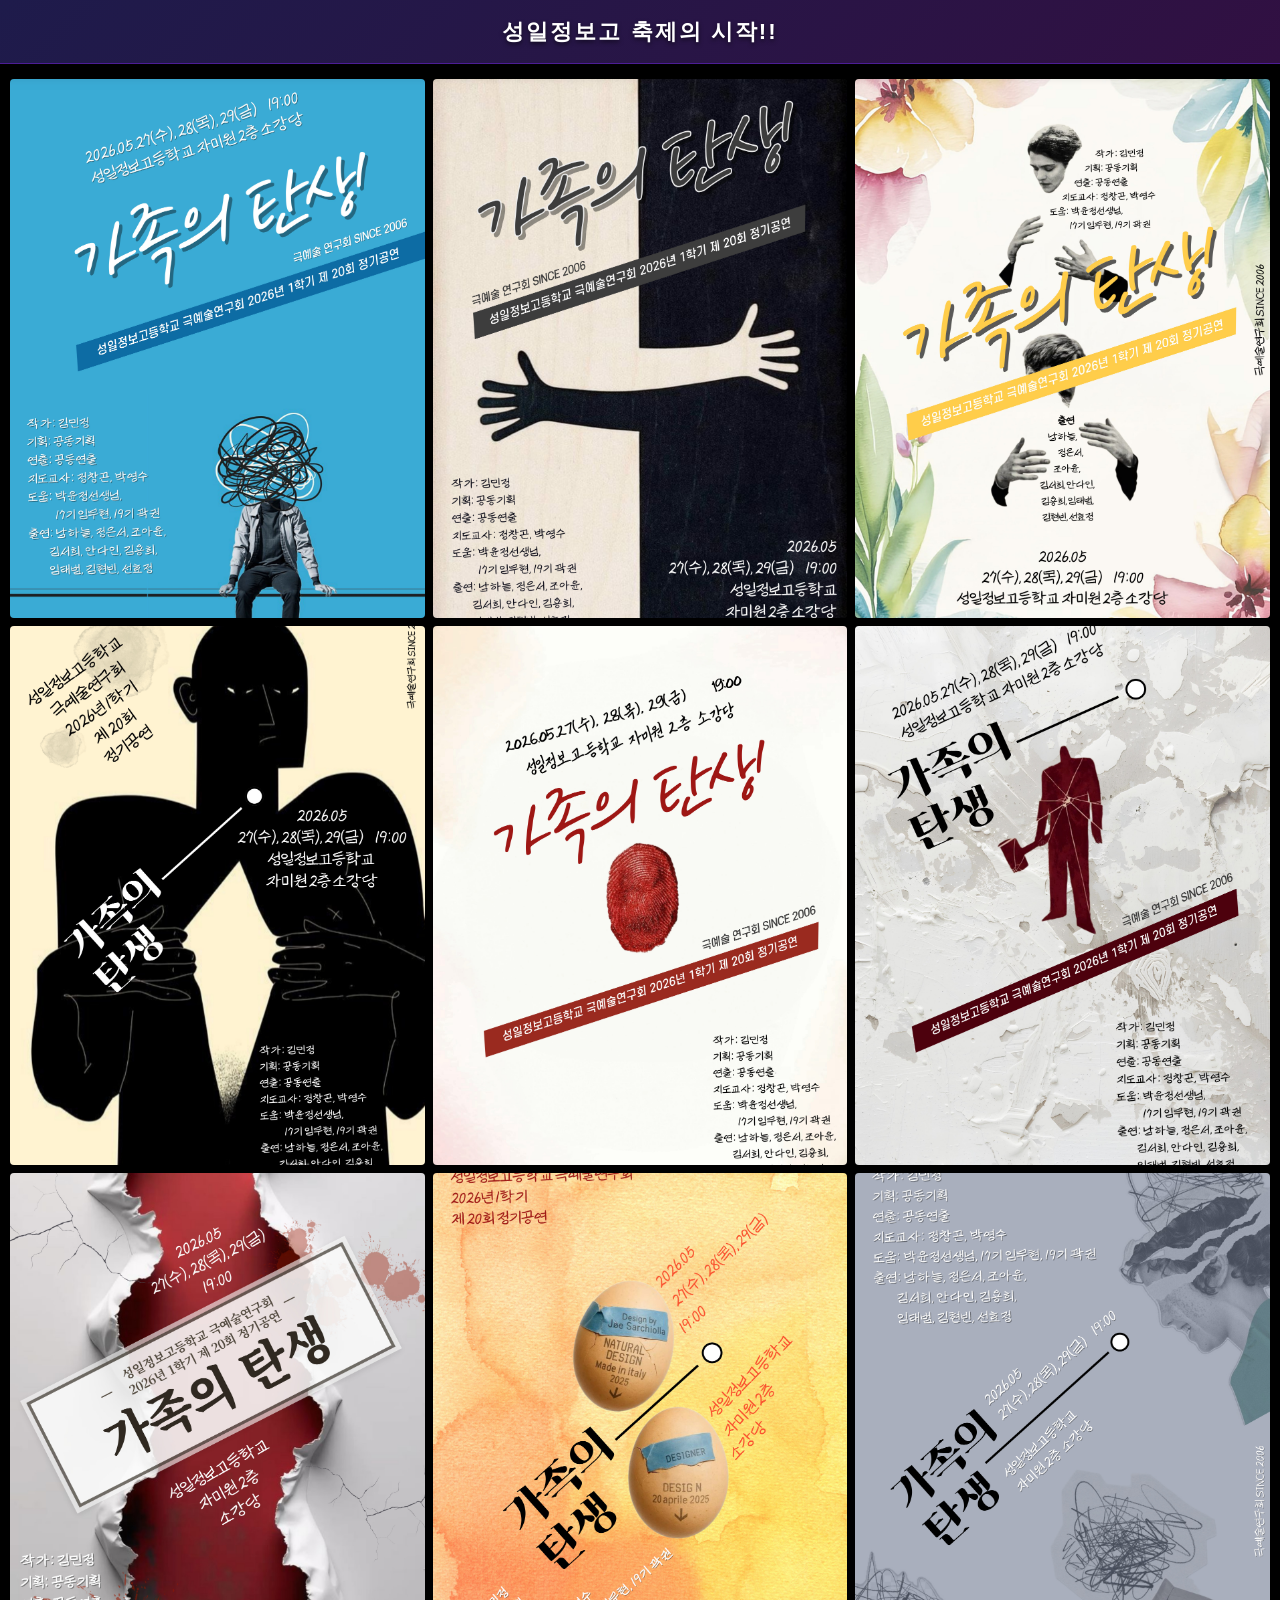
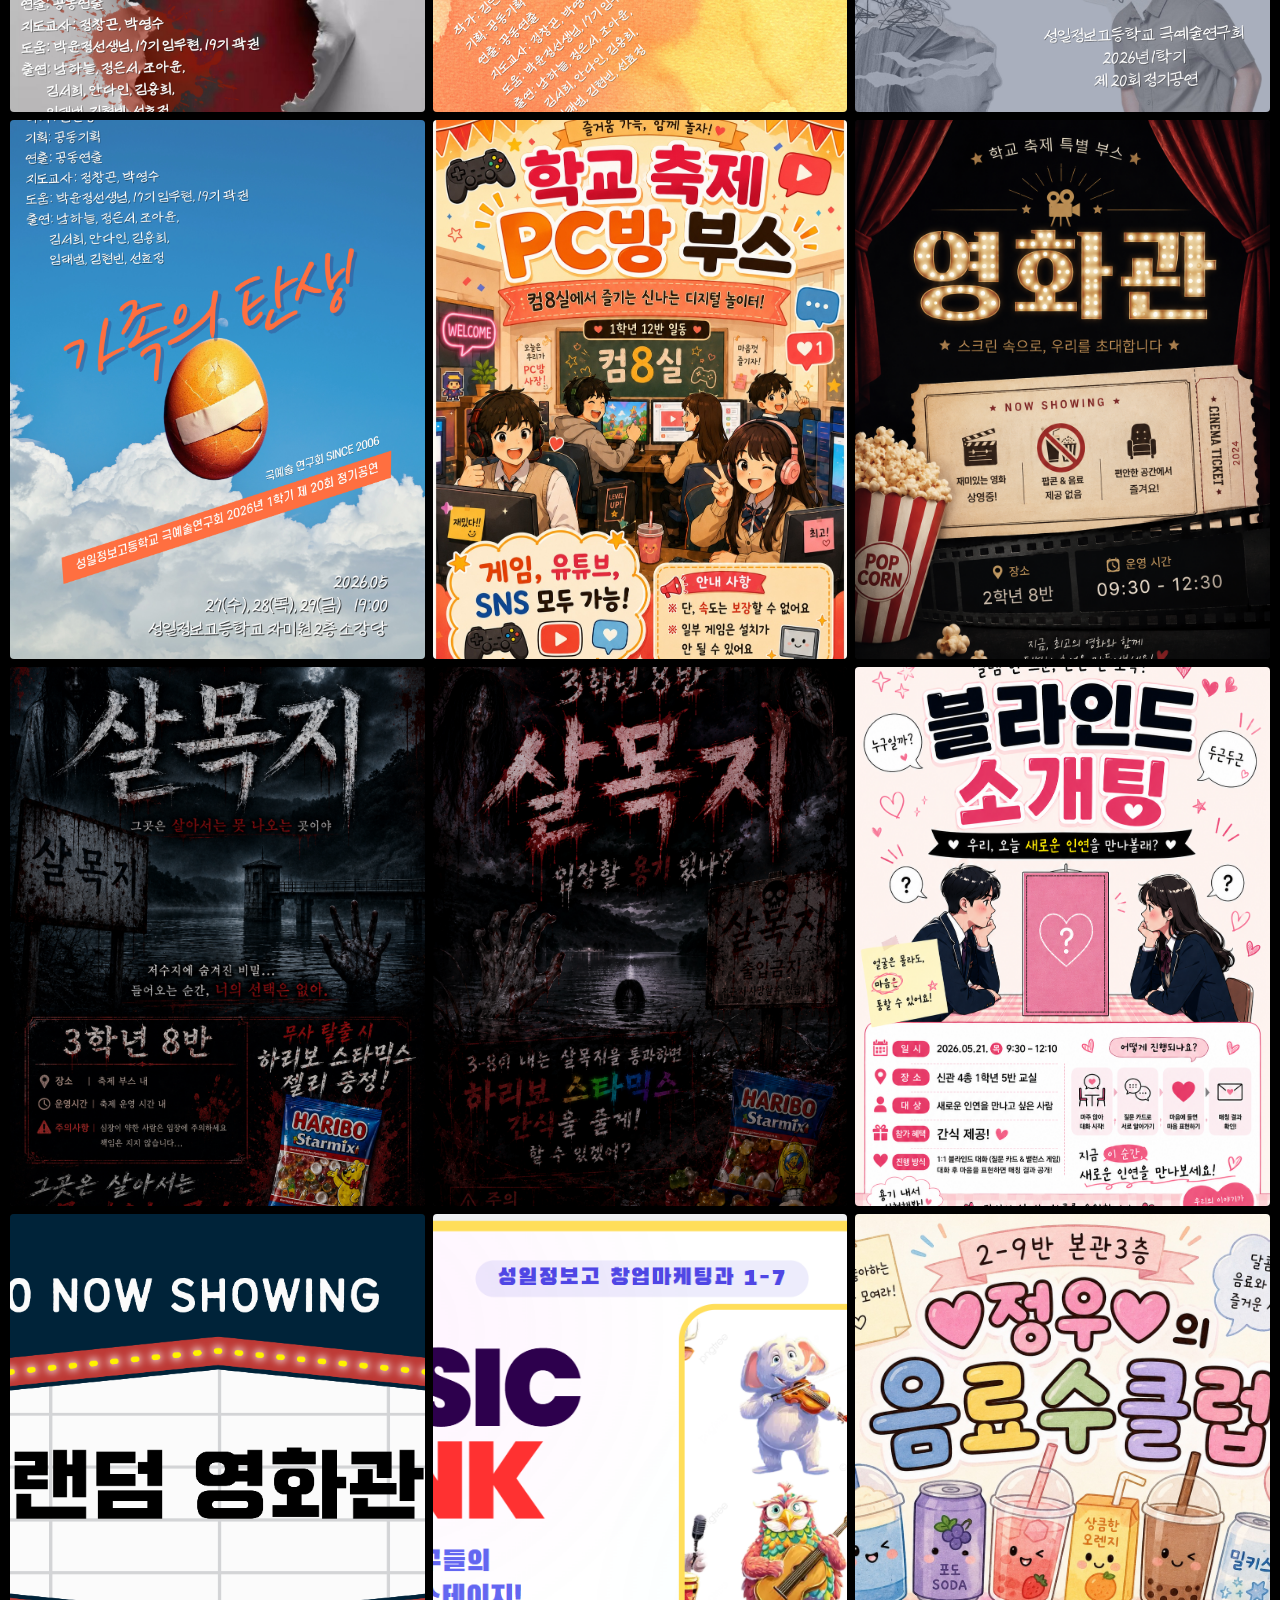
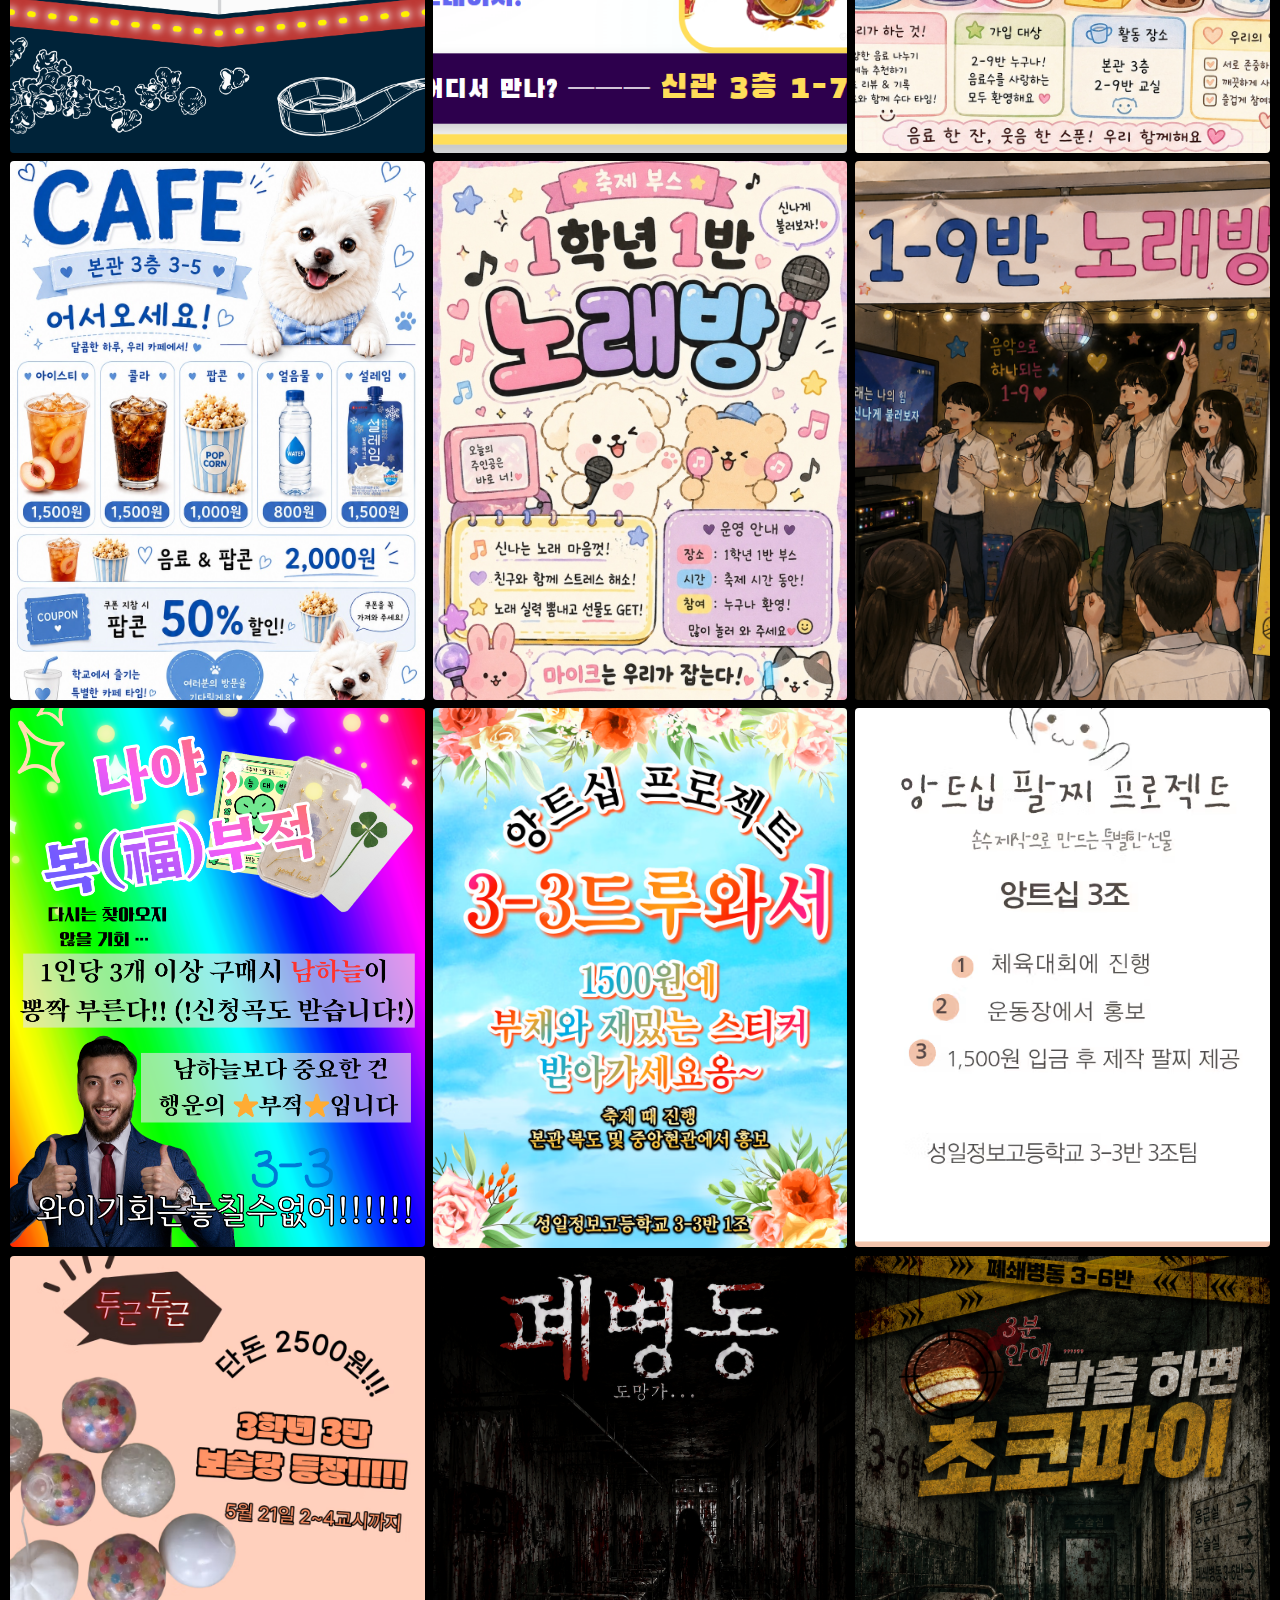
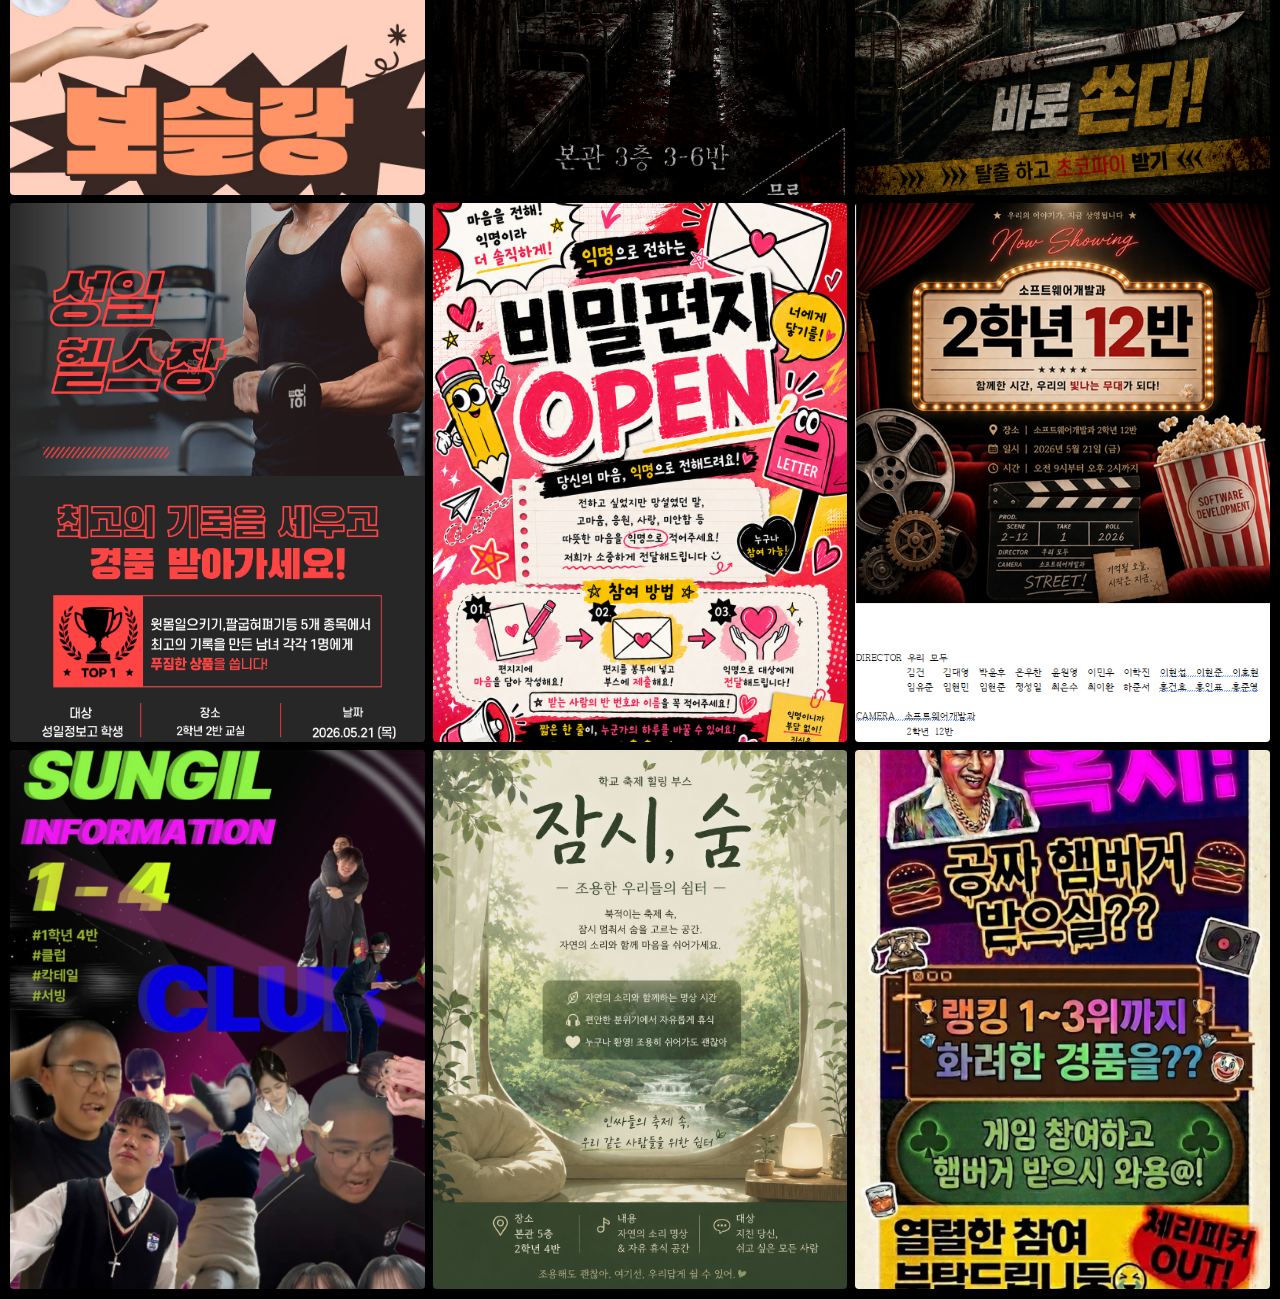
==== festival/index.html @ 6145197f "축제 모바일 페이지" ====
<!DOCTYPE html>
<html lang="ko">
<head>
    <meta charset="UTF-8">
    <meta name="viewport" content="width=device-width, initial-scale=1.0, maximum-scale=1.0, user-scalable=no">
    <title>2026년 성일정보고 축제</title>
    <style>
        /* 기본 초기화 및 스마트폰 뷰 세팅 */
        * {
            margin: 0;
            padding: 0;
            box-sizing: border-box;
        }

        body {
            background-color: #000000;
            width: 100vw;
            min-height: 100vh;
            overflow-x: hidden;
            overflow-y: auto; 
            font-family: 'Malgun Gothic', sans-serif;
            padding: 0 10px 10px 10px; /* 상단 패딩은 타이틀바가 대체하므로 0으로 조정 */
        }

        /* [추가] 모바일 화면 최상단 고정 타이틀 바 */
        .mobile-header {
            position: sticky;
            top: 0;
            left: 0;
            width: calc(100% + 20px); /* body의 좌우 마진을 상쇄하기 위한 크기 */
            margin-left: -10px; /* body 패딩 맞춤 조절 */
            background: linear-gradient(135deg, #1e1b4b, #311042); /* 비디오월과 통일감을 주는 딥 퍼플 그라데이션 */
            padding: 16px 0;
            text-align: center;
            box-shadow: 0 4px 15px rgba(0, 0, 0, 0.6);
            z-index: 500; /* 포스터 그리드보다는 위, 모달 팝업보다는 아래 배치 */
            margin-bottom: 15px;
            border-bottom: 1px solid #4c1d95;
        }

        .mobile-header h1 {
            color: #ffffff;
            font-size: 1.4rem;
            font-weight: 800;
            letter-spacing: 2px;
            text-shadow: 0 2px 4px rgba(0, 0, 0, 0.6);
        }

        /* 사진첩 앱처럼 가로 3개씩 고정하는 그리드 컨테이너 */
        .gallery-container {
            display: grid;
            grid-template-columns: repeat(3, 1fr); 
            gap: 8px; 
            width: 100%;
        }

        /* 개별 포스터 항목 래퍼 */
        .gallery-item {
            position: relative;
            width: 100%;
            aspect-ratio: 1 / 1.3; 
            background-color: #111;
            border-radius: 4px;
            overflow: hidden;
            box-shadow: 0 2px 6px rgba(0,0,0,0.3);
            cursor: pointer;
            transition: transform 0.2s ease;
            -webkit-tap-highlight-color: transparent;
        }

        .gallery-item:active {
            transform: scale(0.95); 
        }

        .gallery-item img {
            width: 100%;
            height: 100%;
            object-fit: cover; 
            display: block;
        }

        /* 전체 화면으로 띄워줄 모달 팝업 레이아웃 */
        .fullscreen-modal {
            position: fixed;
            top: 0; left: 0;
            width: 100vw; height: 100vh;
            background-color: rgba(0, 0, 0, 0.95); 
            z-index: 1000;
            display: flex;
            justify-content: center;
            align-items: center;
            padding: 15px;
            opacity: 0;
            pointer-events: none;
            transition: opacity 0.3s ease;
        }

        .fullscreen-modal.active {
            opacity: 1;
            pointer-events: auto;
        }

        .fullscreen-modal img {
            max-width: 100%;
            max-height: 100%;
            object-fit: contain; 
            border-radius: 4px;
            transform: scale(0.9);
            transition: transform 0.3s cubic-bezier(0.25, 1, 0.5, 1);
        }

        .fullscreen-modal.active img {
            transform: scale(1); 
        }

        .close-btn {
            position: absolute;
            top: 20px;
            right: 20px;
            color: #ffffff;
            font-size: 2rem;
            font-weight: 300;
            cursor: pointer;
            z-index: 1010;
            width: 40px;
            height: 40px;
            display: flex;
            justify-content: center;
            align-items: center;
            background: rgba(255, 255, 255, 0.1);
            border-radius: 50%;
        }
    </style>
</head>
<body>

    <header class="mobile-header">
        <h1>성일정보고 축제의 시작!!</h1>
    </header>

    <div class="gallery-container">
        <div class="gallery-item"><img src="posters/1.jpg" alt="부스 1"></div>
        <div class="gallery-item"><img src="posters/2.jpg" alt="부스 2"></div>
        <div class="gallery-item"><img src="posters/3.jpg" alt="부스 3"></div>
        <div class="gallery-item"><img src="posters/4.jpg" alt="부스 4"></div>
        <div class="gallery-item"><img src="posters/5.jpg" alt="부스 5"></div>
        <div class="gallery-item"><img src="posters/6.jpg" alt="부스 6"></div>
        <div class="gallery-item"><img src="posters/7.jpg" alt="부스 7"></div>
        <div class="gallery-item"><img src="posters/8.jpg" alt="부스 8"></div>
        <div class="gallery-item"><img src="posters/9.jpg" alt="부스 9"></div>
        <div class="gallery-item"><img src="posters/10.jpg" alt="부스 10"></div>
        <div class="gallery-item"><img src="posters/11.png" alt="부스 11"></div>
        <div class="gallery-item"><img src="posters/12.png" alt="부스 12"></div>
        <div class="gallery-item"><img src="posters/13.png" alt="부스 13"></div>
        <div class="gallery-item"><img src="posters/14.png" alt="부스 14"></div>
        <div class="gallery-item"><img src="posters/15.png" alt="부스 15"></div>
        <div class="gallery-item"><img src="posters/16.png" alt="부스 16"></div>
        <div class="gallery-item"><img src="posters/17.png" alt="부스 17"></div>
        <div class="gallery-item"><img src="posters/18.png" alt="부스 18"></div>
        <div class="gallery-item"><img src="posters/19.jpg" alt="부스 19"></div>
        <div class="gallery-item"><img src="posters/20.jpg" alt="부스 20"></div>
        <div class="gallery-item"><img src="posters/21.png" alt="부스 21"></div>
        <div class="gallery-item"><img src="posters/22.png" alt="부스 22"></div>
        <div class="gallery-item"><img src="posters/23.png" alt="부스 23"></div>
        <div class="gallery-item"><img src="posters/24.png" alt="부스 24"></div>
        <div class="gallery-item"><img src="posters/25.png" alt="부스 25"></div>
        <div class="gallery-item"><img src="posters/26.png" alt="부스 26"></div>
        <div class="gallery-item"><img src="posters/27.png" alt="부스 27"></div>
        <div class="gallery-item"><img src="posters/28.png" alt="부스 28"></div>
        <div class="gallery-item"><img src="posters/29.png" alt="부스 29"></div>
        <div class="gallery-item"><img src="posters/30.png" alt="부스 30"></div>
        <div class="gallery-item"><img src="posters/31.jpg" alt="부스 31"></div>
        <div class="gallery-item"><img src="posters/32.png" alt="부스 32"></div>
        <div class="gallery-item"><img src="posters/33.jpg" alt="부스 33"></div>
    </div>

    <div class="fullscreen-modal" id="photoModal">
        <div class="close-btn">&times;</div>
        <img src="" id="modalImg" alt="확대 포스터">
    </div>

    <script>
        document.addEventListener("DOMContentLoaded", () => {
            const items = document.querySelectorAll(".gallery-item");
            const modal = document.getElementById("photoModal");
            const modalImg = document.getElementById("modalImg");

            items.forEach(item => {
                item.addEventListener("click", () => {
                    const originSrc = item.querySelector("img").getAttribute("src");
                    modalImg.setAttribute("src", originSrc);
                    modal.classList.add("active");
                });
            });

            modal.addEventListener("click", () => {
                modal.classList.remove("active");
                setTimeout(() => {
                    modalImg.setAttribute("src", "");
                }, 300);
            });
        });
    </script>
</body>
</html>
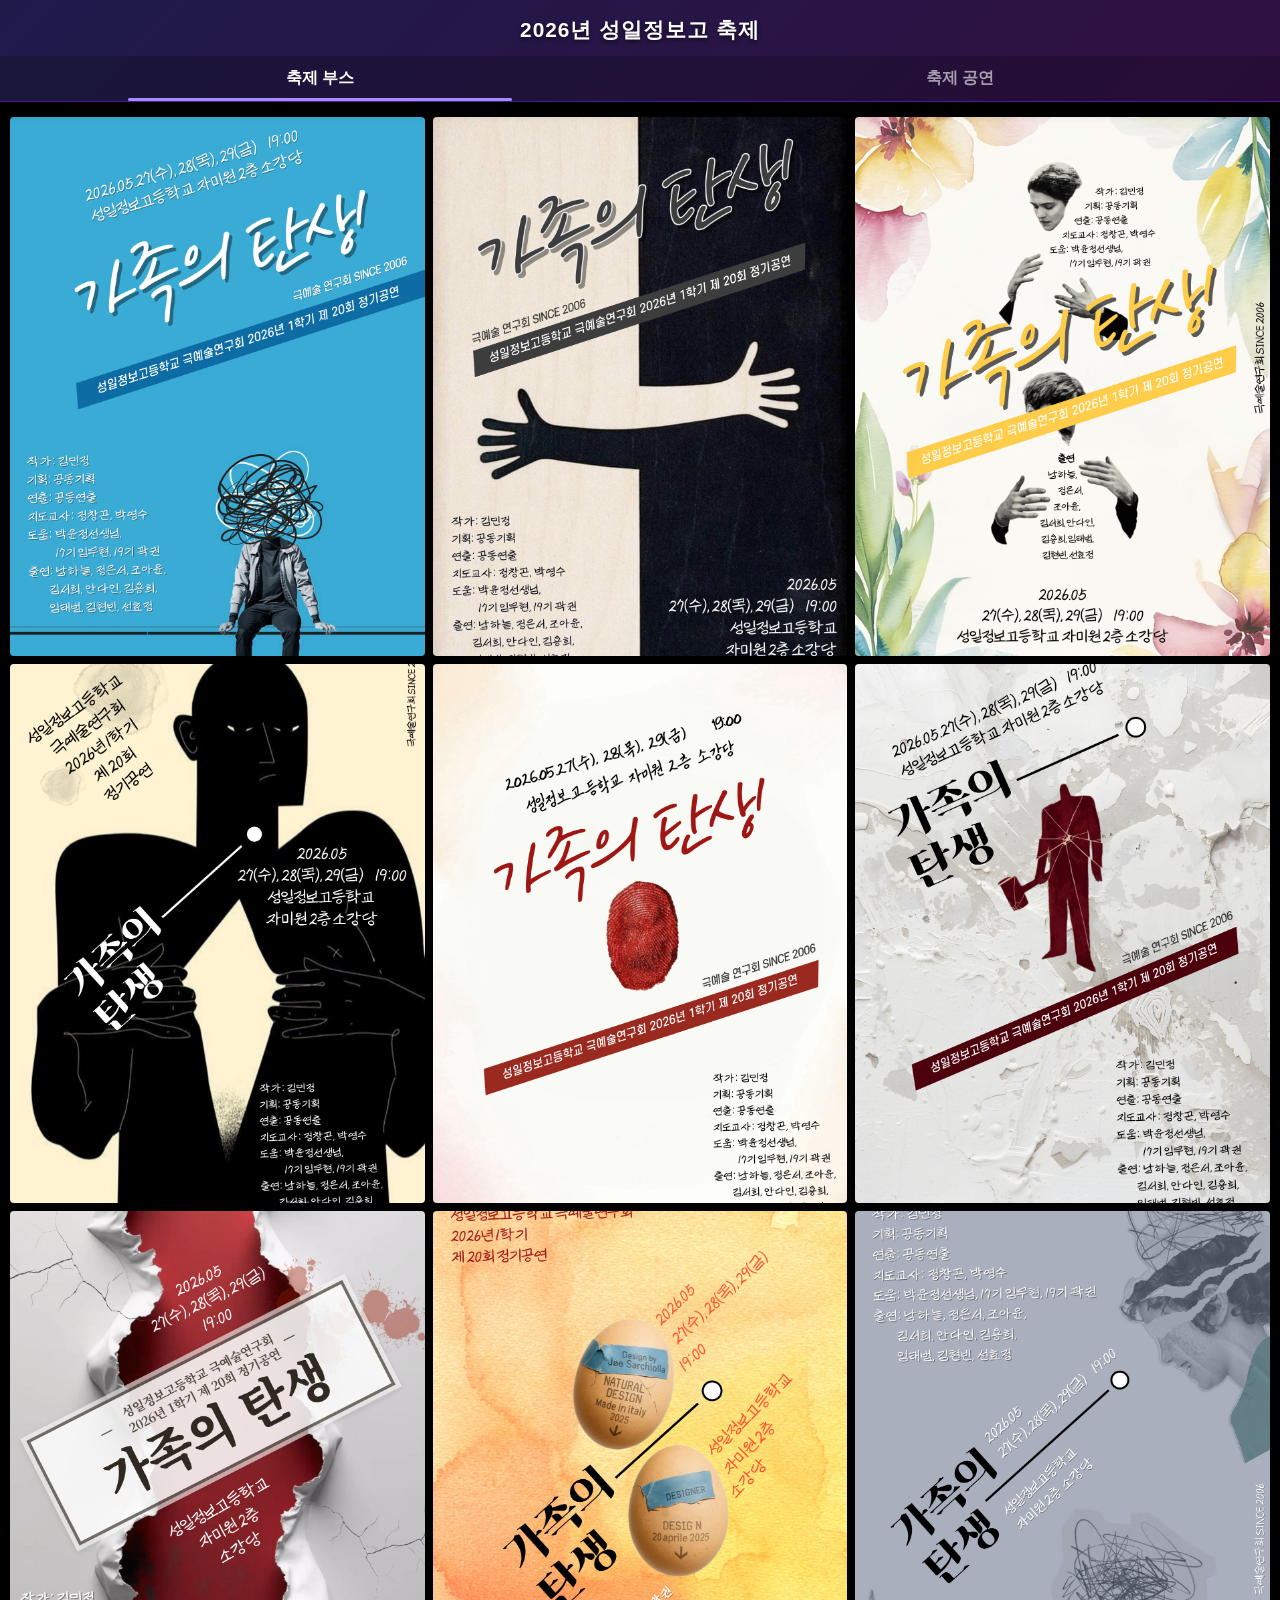
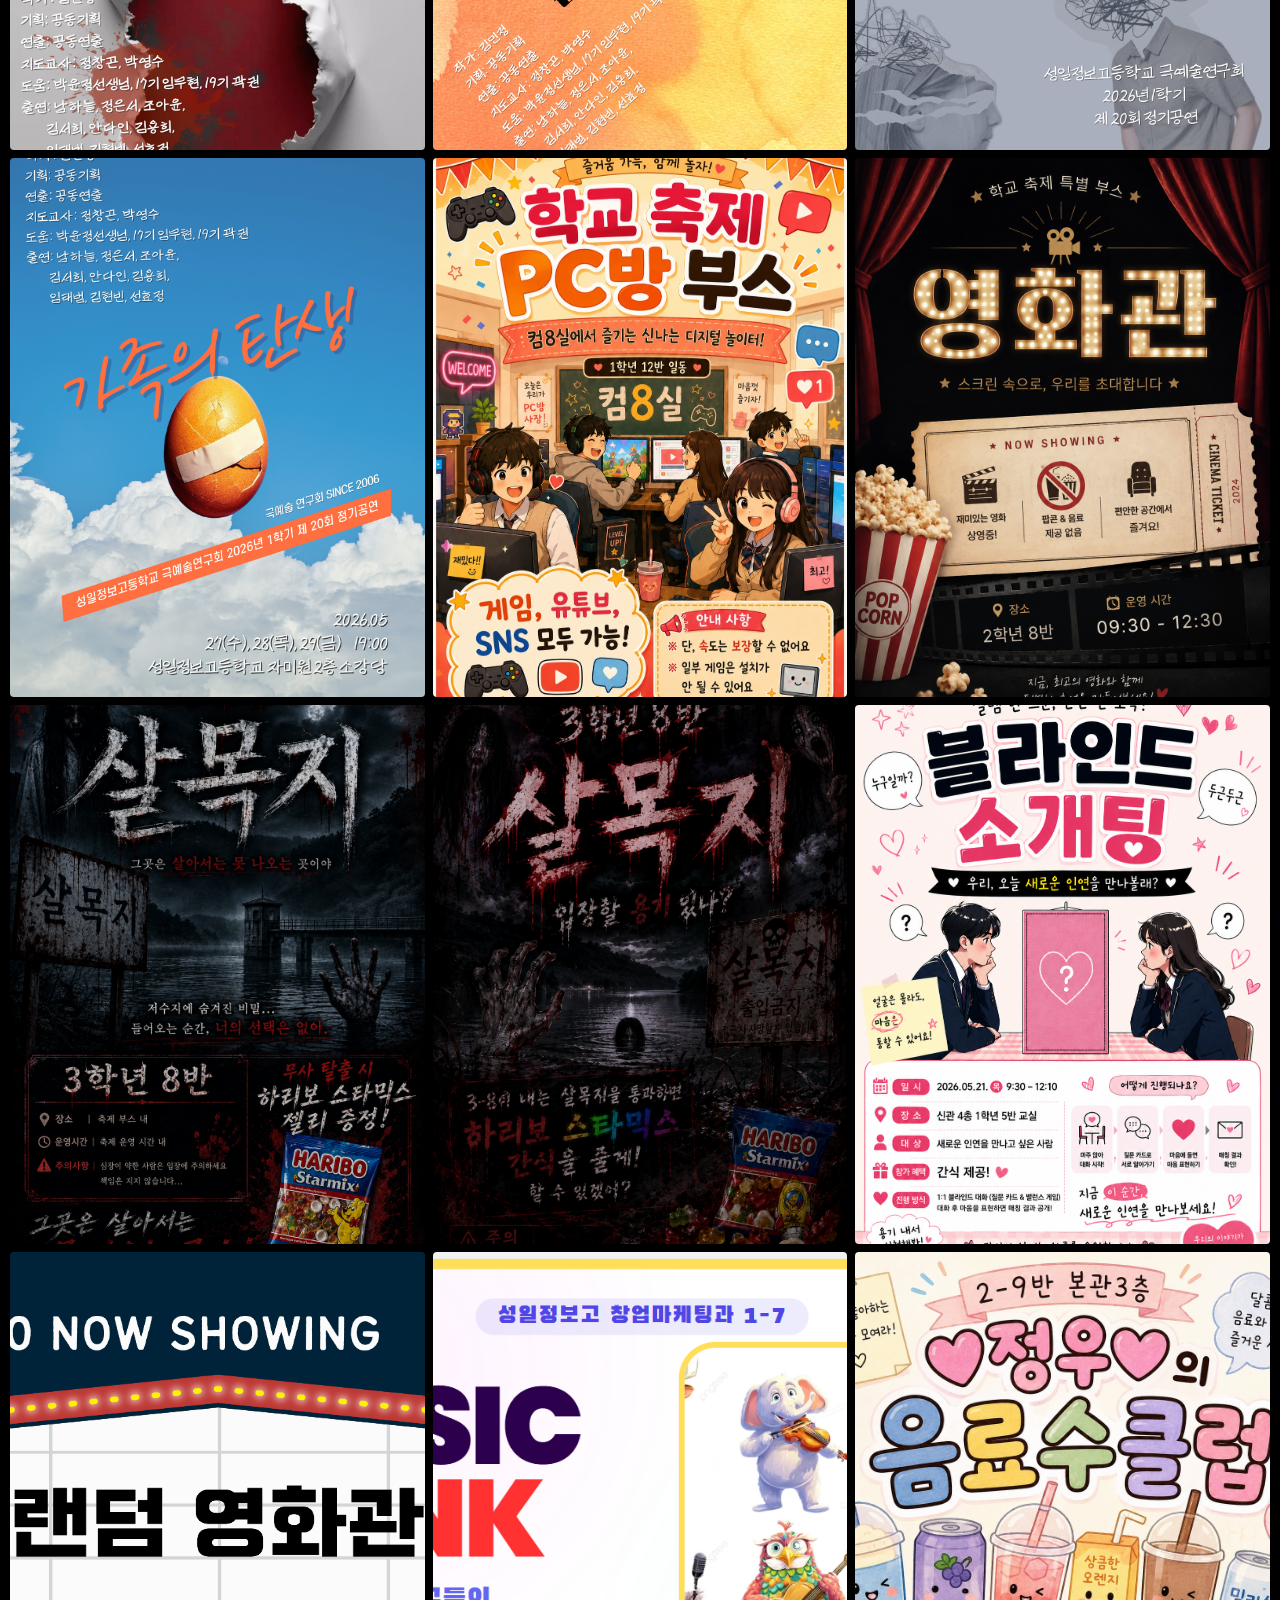
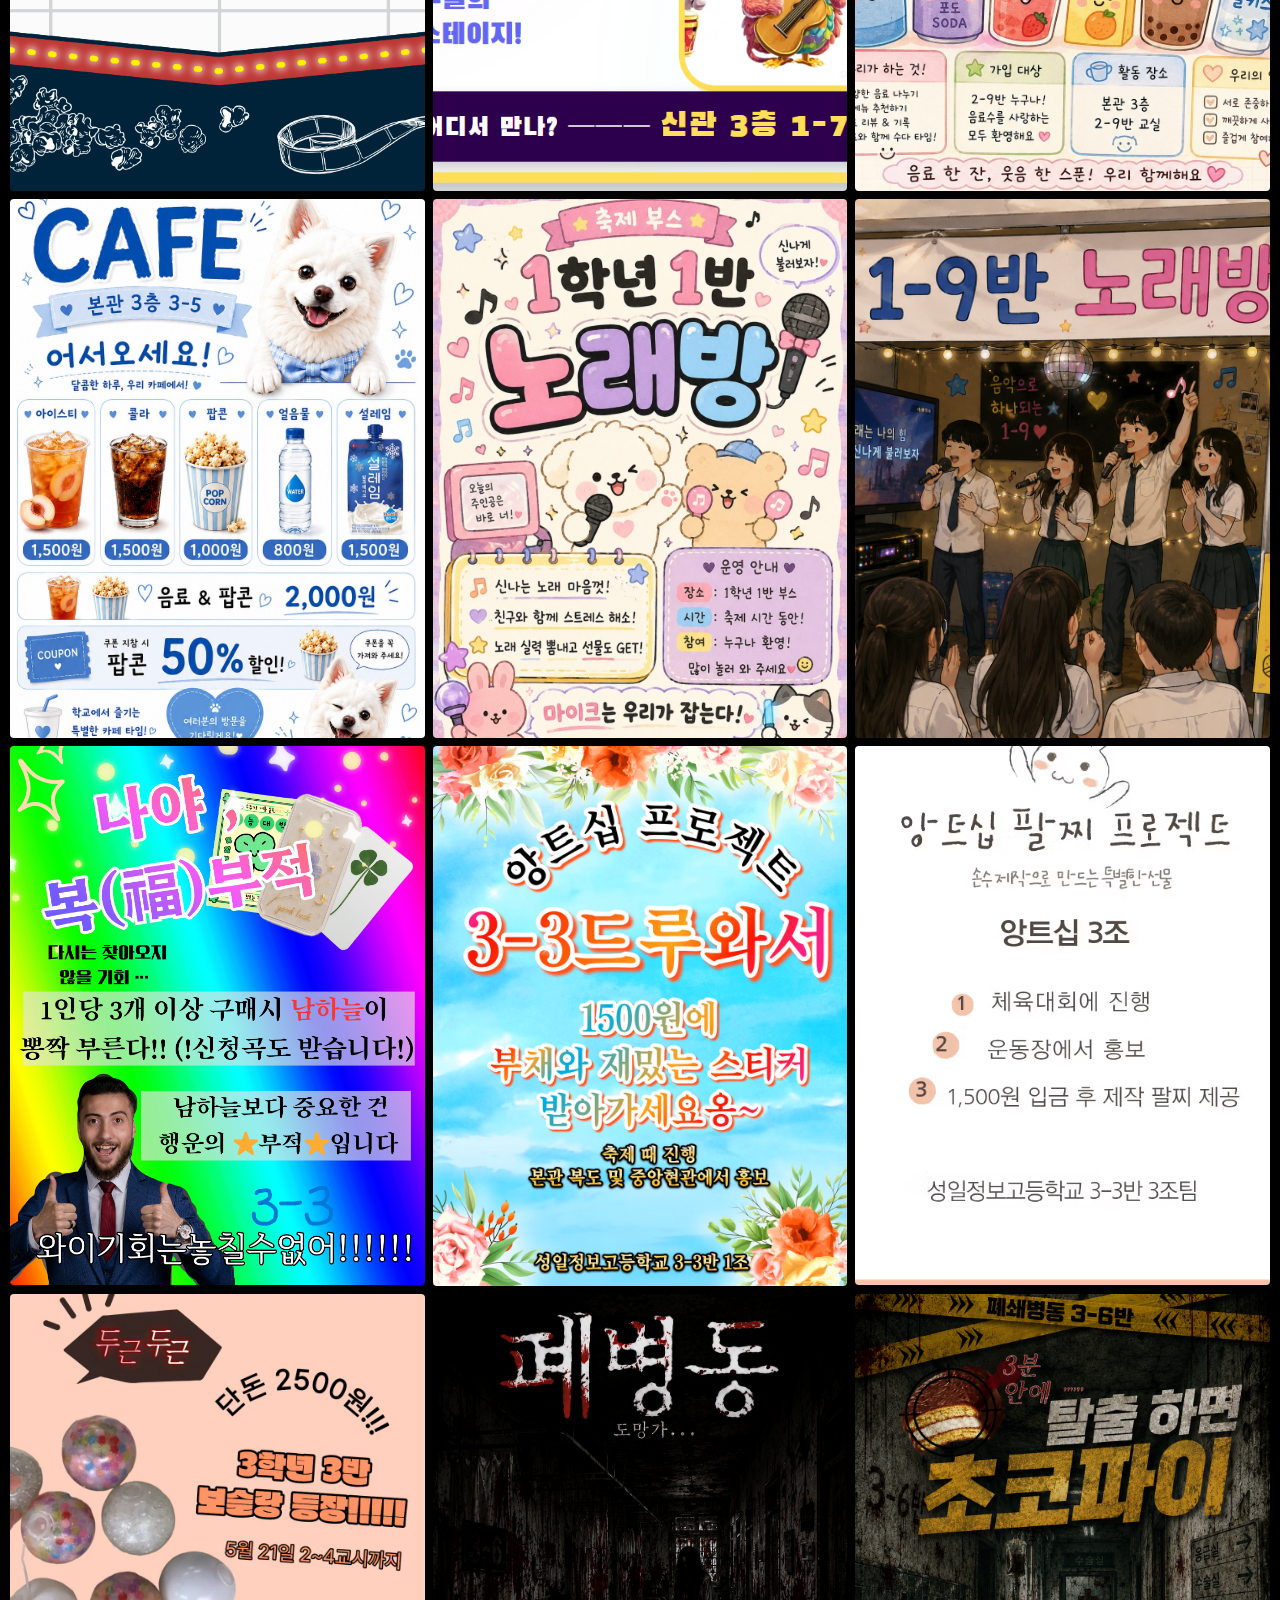
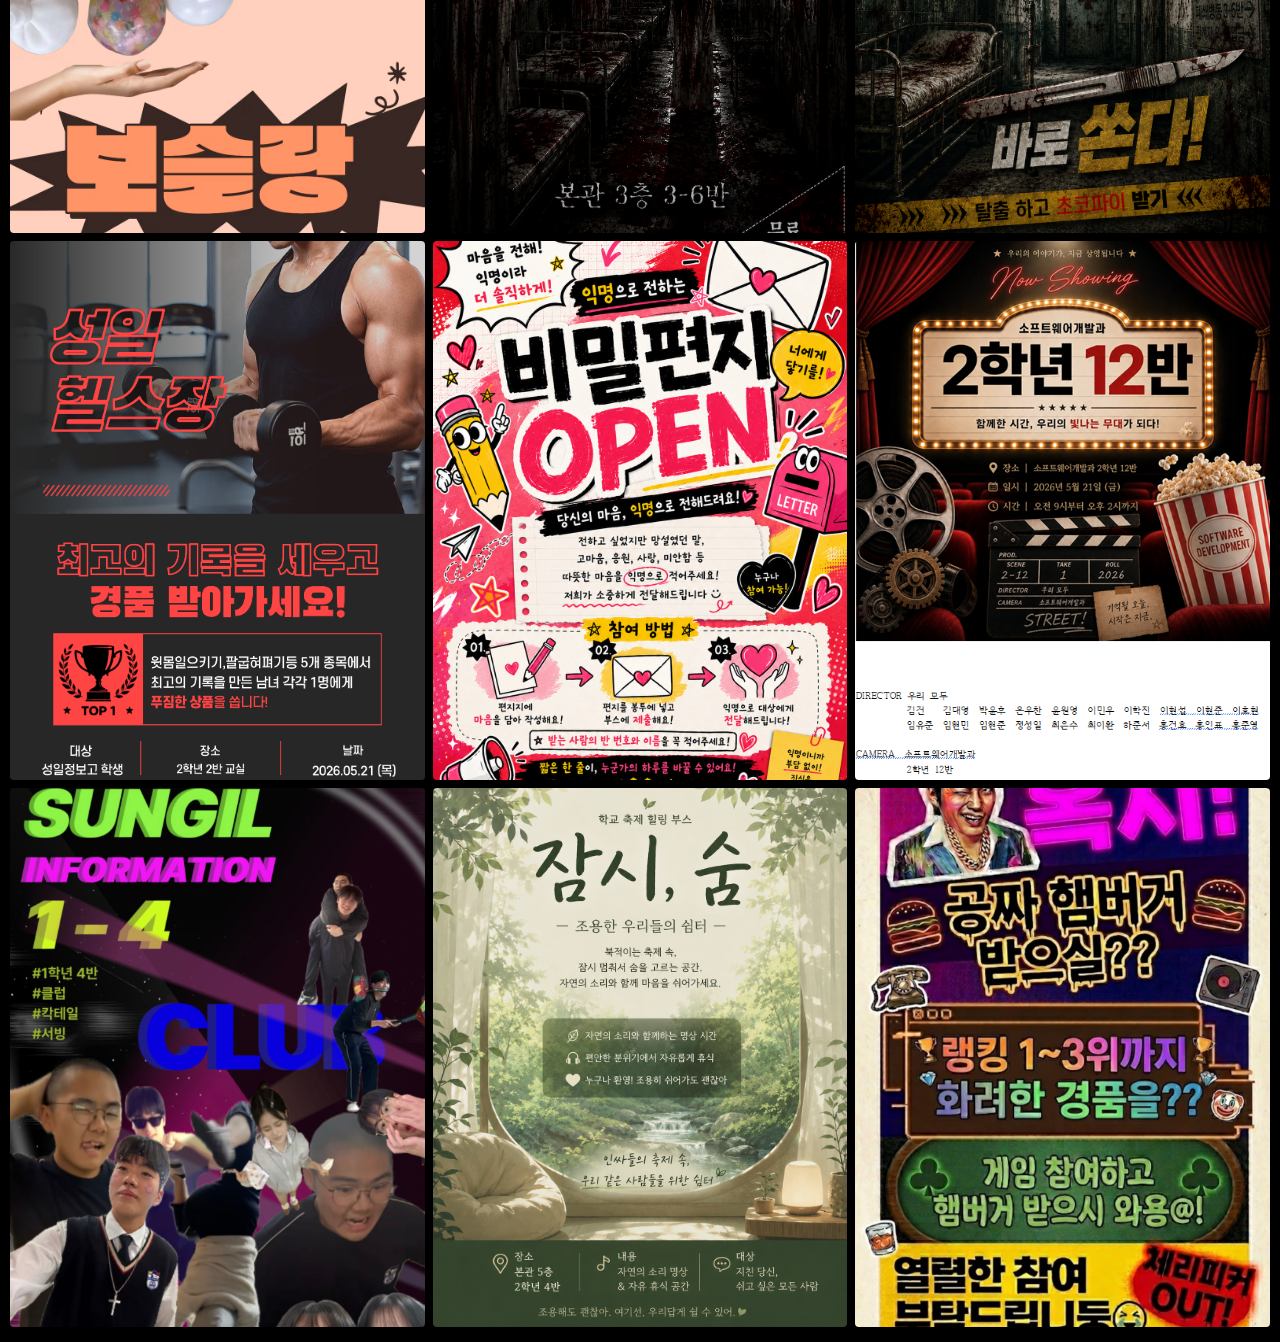
==== commit fbe0c24d: "Update index.html" ====
--- a/festival/index.html
+++ b/festival/index.html
@@ -3,7 +3,7 @@
 <head>
     <meta charset="UTF-8">
     <meta name="viewport" content="width=device-width, initial-scale=1.0, maximum-scale=1.0, user-scalable=no">
-    <title>2026년 성일정보고 축제</title>
+    <title>2026년 성일 한마음대축전 & 성일제</title>
     <style>
         /* 기본 초기화 및 스마트폰 뷰 세팅 */
         * {
@@ -19,34 +19,82 @@
             overflow-x: hidden;
             overflow-y: auto; 
             font-family: 'Malgun Gothic', sans-serif;
-            padding: 0 10px 10px 10px; /* 상단 패딩은 타이틀바가 대체하므로 0으로 조정 */
-        }
-
-        /* [추가] 모바일 화면 최상단 고정 타이틀 바 */
+            color: #ffffff;
+        }
+
+        /* 모바일 최상단 고정 헤더 */
         .mobile-header {
             position: sticky;
             top: 0;
             left: 0;
-            width: calc(100% + 20px); /* body의 좌우 마진을 상쇄하기 위한 크기 */
-            margin-left: -10px; /* body 패딩 맞춤 조절 */
-            background: linear-gradient(135deg, #1e1b4b, #311042); /* 비디오월과 통일감을 주는 딥 퍼플 그라데이션 */
-            padding: 16px 0;
+            width: 100%;
+            background: linear-gradient(135deg, #1e1b4b, #311042);
+            padding: 16px 0 0 0; /* 탭 메뉴가 아래 붙으므로 하단 패딩 제외 */
             text-align: center;
             box-shadow: 0 4px 15px rgba(0, 0, 0, 0.6);
-            z-index: 500; /* 포스터 그리드보다는 위, 모달 팝업보다는 아래 배치 */
-            margin-bottom: 15px;
+            z-index: 500;
             border-bottom: 1px solid #4c1d95;
         }
 
         .mobile-header h1 {
             color: #ffffff;
-            font-size: 1.4rem;
+            font-size: 1.3rem;
             font-weight: 800;
-            letter-spacing: 2px;
+            letter-spacing: 1px;
             text-shadow: 0 2px 4px rgba(0, 0, 0, 0.6);
-        }
-
-        /* 사진첩 앱처럼 가로 3개씩 고정하는 그리드 컨테이너 */
+            margin-bottom: 12px;
+        }
+
+        /* [핵심] 축제 부스 / 축제 공연 탭 메뉴 스위치 */
+        .tab-menu {
+            display: flex;
+            width: 100%;
+            background: rgba(0, 0, 0, 0.2);
+        }
+
+        .tab-btn {
+            flex: 1;
+            padding: 12px 0;
+            background: transparent;
+            border: none;
+            color: rgba(255, 255, 255, 0.6);
+            font-size: 1rem;
+            font-weight: 700;
+            cursor: pointer;
+            transition: all 0.3s ease;
+            position: relative;
+            -webkit-tap-highlight-color: transparent;
+        }
+
+        /* 활성화된 탭 스타일 */
+        .tab-btn.active {
+            color: #ffffff;
+        }
+
+        .tab-btn.active::after {
+            content: '';
+            position: absolute;
+            bottom: 0;
+            left: 20%;
+            width: 60%;
+            height: 3px;
+            background-color: #a78bfa; /* 활성화 바 생성 */
+            border-radius: 2px;
+        }
+
+        /* 콘텐츠 영역 컨테이너 */
+        .content-section {
+            padding: 15px 10px;
+            display: none; /* 기본적으로 숨김 */
+        }
+
+        .content-section.active {
+            display: block; /* 활성화된 메뉴만 오픈 */
+        }
+
+        /* -------------------------------------------
+           1. 축제 부스 (기존 사진첩 갤러리 스타일)
+        ------------------------------------------- */
         .gallery-container {
             display: grid;
             grid-template-columns: repeat(3, 1fr); 
@@ -54,7 +102,6 @@
             width: 100%;
         }
 
-        /* 개별 포스터 항목 래퍼 */
         .gallery-item {
             position: relative;
             width: 100%;
@@ -68,22 +115,13 @@
             -webkit-tap-highlight-color: transparent;
         }
 
-        .gallery-item:active {
-            transform: scale(0.95); 
-        }
-
-        .gallery-item img {
-            width: 100%;
-            height: 100%;
-            object-fit: cover; 
-            display: block;
-        }
-
-        /* 전체 화면으로 띄워줄 모달 팝업 레이아웃 */
+        .gallery-item:active { transform: scale(0.95); }
+        .gallery-item img { width: 100%; height: 100%; object-fit: cover; display: block; }
+
+        /* 모달 팝업 */
         .fullscreen-modal {
             position: fixed;
-            top: 0; left: 0;
-            width: 100vw; height: 100vh;
+            top: 0; left: 0; width: 100vw; height: 100vh;
             background-color: rgba(0, 0, 0, 0.95); 
             z-index: 1000;
             display: flex;
@@ -94,84 +132,201 @@
             pointer-events: none;
             transition: opacity 0.3s ease;
         }
-
-        .fullscreen-modal.active {
-            opacity: 1;
-            pointer-events: auto;
-        }
-
-        .fullscreen-modal img {
-            max-width: 100%;
-            max-height: 100%;
-            object-fit: contain; 
-            border-radius: 4px;
-            transform: scale(0.9);
-            transition: transform 0.3s cubic-bezier(0.25, 1, 0.5, 1);
-        }
-
-        .fullscreen-modal.active img {
-            transform: scale(1); 
-        }
-
-        .close-btn {
-            position: absolute;
-            top: 20px;
-            right: 20px;
-            color: #ffffff;
-            font-size: 2rem;
-            font-weight: 300;
-            cursor: pointer;
-            z-index: 1010;
-            width: 40px;
-            height: 40px;
-            display: flex;
-            justify-content: center;
+        .fullscreen-modal.active { opacity: 1; pointer-events: auto; }
+        .fullscreen-modal img { max-width: 100%; max-height: 100%; object-fit: contain; border-radius: 4px; transform: scale(0.9); transition: transform 0.3s cubic-bezier(0.25, 1, 0.5, 1); }
+        .fullscreen-modal.active img { transform: scale(1); }
+        .close-btn { position: absolute; top: 20px; right: 20px; color: #ffffff; font-size: 2rem; font-weight: 300; z-index: 1010; width: 40px; height: 40px; display: flex; justify-content: center; align-items: center; background: rgba(255, 255, 255, 0.1); border-radius: 50%; }
+
+        /* -------------------------------------------
+           2. 축제 공연 (가이드북 정보 & 라인업 타임라인)
+        ------------------------------------------- */
+        /* 개요 카드 */
+        .info-card {
+            background: linear-gradient(135deg, #111827, #1f2937);
+            border: 1px solid #374151;
+            border-radius: 8px;
+            padding: 15px;
+            margin-bottom: 20px;
+            box-shadow: 0 4px 10px rgba(0,0,0,0.4);
+        }
+
+        .info-grid {
+            display: grid;
+            grid-template-columns: 65px 1fr;
+            gap: 8px;
+            font-size: 0.9rem;
+            line-height: 1.4;
+        }
+
+        .info-label { color: #a78bfa; font-weight: bold; }
+        .info-value { color: #f3f4f6; }
+
+        /* 에티켓 안내 박스 */
+        .etiquette-box {
+            background-color: rgba(239, 68, 68, 0.1);
+            border-left: 4px solid #ef4444;
+            padding: 10px;
+            margin-top: 12px;
+            border-radius: 0 4px 4px 0;
+            font-size: 0.8rem;
+            color: #fca5a5;
+        }
+
+        /* 전/후반전 타임라인 섹션 타이틀 */
+        .section-title {
+            font-size: 1.2rem;
+            font-weight: 800;
+            color: #ffffff;
+            margin: 20px 0 12px 5px;
+            display: flex;
             align-items: center;
-            background: rgba(255, 255, 255, 0.1);
-            border-radius: 50%;
-        }
+            gap: 8px;
+            border-left: 4px solid #a78bfa;
+            padding-left: 8px;
+        }
+
+        /* 세련된 리스트 카드 목록 */
+        .program-list {
+            display: flex;
+            flex-direction: column;
+            gap: 10px;
+        }
+
+        .program-item {
+            background-color: #111111;
+            border: 1px solid #222222;
+            border-radius: 6px;
+            padding: 12px 15px;
+            display: flex;
+            align-items: center;
+            justify-content: space-between;
+            box-shadow: 0 2px 5px rgba(0,0,0,0.2);
+        }
+
+        .program-num {
+            font-size: 0.9rem;
+            font-weight: 800;
+            color: #a78bfa;
+            width: 25px;
+        }
+
+        .program-name {
+            flex: 1;
+            font-size: 1rem;
+            font-weight: 700;
+            color: #ffffff;
+            padding-left: 5px;
+        }
+
+        .program-school {
+            font-size: 0.8rem;
+            font-weight: 500;
+            padding: 3px 8px;
+            border-radius: 12px;
+        }
+
+        /* 소속 학교 구분을 위한 태그 컬러 세팅 */
+        .school-info { background-color: rgba(59, 130, 246, 0.15); color: #60a5fa; border: 1px solid rgba(59, 130, 246, 0.3); }
+        .school-high { background-color: rgba(16, 185, 129, 0.15); color: #34d399; border: 1px solid rgba(16, 185, 129, 0.3); }
+        .school-both { background-color: rgba(245, 158, 11, 0.15); color: #fbbf24; border: 1px solid rgba(245, 158, 11, 0.3); }
+        .school-out { background-color: rgba(239, 68, 68, 0.15); color: #f87171; border: 1px solid rgba(239, 68, 68, 0.3); }
     </style>
 </head>
 <body>
 
     <header class="mobile-header">
-        <h1>성일정보고 축제의 시작!!</h1>
+        <h1>2026년 성일정보고 축제</h1>
+        <div class="tab-menu">
+            <button class="tab-btn active" onclick="switchTab('booth')">축제 부스</button>
+            <button class="tab-btn" onclick="switchTab('concert')">축제 공연</button>
+        </div>
     </header>
 
-    <div class="gallery-container">
-        <div class="gallery-item"><img src="posters/1.jpg" alt="부스 1"></div>
-        <div class="gallery-item"><img src="posters/2.jpg" alt="부스 2"></div>
-        <div class="gallery-item"><img src="posters/3.jpg" alt="부스 3"></div>
-        <div class="gallery-item"><img src="posters/4.jpg" alt="부스 4"></div>
-        <div class="gallery-item"><img src="posters/5.jpg" alt="부스 5"></div>
-        <div class="gallery-item"><img src="posters/6.jpg" alt="부스 6"></div>
-        <div class="gallery-item"><img src="posters/7.jpg" alt="부스 7"></div>
-        <div class="gallery-item"><img src="posters/8.jpg" alt="부스 8"></div>
-        <div class="gallery-item"><img src="posters/9.jpg" alt="부스 9"></div>
-        <div class="gallery-item"><img src="posters/10.jpg" alt="부스 10"></div>
-        <div class="gallery-item"><img src="posters/11.png" alt="부스 11"></div>
-        <div class="gallery-item"><img src="posters/12.png" alt="부스 12"></div>
-        <div class="gallery-item"><img src="posters/13.png" alt="부스 13"></div>
-        <div class="gallery-item"><img src="posters/14.png" alt="부스 14"></div>
-        <div class="gallery-item"><img src="posters/15.png" alt="부스 15"></div>
-        <div class="gallery-item"><img src="posters/16.png" alt="부스 16"></div>
-        <div class="gallery-item"><img src="posters/17.png" alt="부스 17"></div>
-        <div class="gallery-item"><img src="posters/18.png" alt="부스 18"></div>
-        <div class="gallery-item"><img src="posters/19.jpg" alt="부스 19"></div>
-        <div class="gallery-item"><img src="posters/20.jpg" alt="부스 20"></div>
-        <div class="gallery-item"><img src="posters/21.png" alt="부스 21"></div>
-        <div class="gallery-item"><img src="posters/22.png" alt="부스 22"></div>
-        <div class="gallery-item"><img src="posters/23.png" alt="부스 23"></div>
-        <div class="gallery-item"><img src="posters/24.png" alt="부스 24"></div>
-        <div class="gallery-item"><img src="posters/25.png" alt="부스 25"></div>
-        <div class="gallery-item"><img src="posters/26.png" alt="부스 26"></div>
-        <div class="gallery-item"><img src="posters/27.png" alt="부스 27"></div>
-        <div class="gallery-item"><img src="posters/28.png" alt="부스 28"></div>
-        <div class="gallery-item"><img src="posters/29.png" alt="부스 29"></div>
-        <div class="gallery-item"><img src="posters/30.png" alt="부스 30"></div>
-        <div class="gallery-item"><img src="posters/31.jpg" alt="부스 31"></div>
-        <div class="gallery-item"><img src="posters/32.png" alt="부스 32"></div>
-        <div class="gallery-item"><img src="posters/33.jpg" alt="부스 33"></div>
+    <div id="boothSection" class="content-section active">
+        <div class="gallery-container">
+            <div class="gallery-item"><img src="posters/1.jpg" alt="부스 1"></div>
+            <div class="gallery-item"><img src="posters/2.jpg" alt="부스 2"></div>
+            <div class="gallery-item"><img src="posters/3.jpg" alt="부스 3"></div>
+            <div class="gallery-item"><img src="posters/4.jpg" alt="부스 4"></div>
+            <div class="gallery-item"><img src="posters/5.jpg" alt="부스 5"></div>
+            <div class="gallery-item"><img src="posters/6.jpg" alt="부스 6"></div>
+            <div class="gallery-item"><img src="posters/7.jpg" alt="부스 7"></div>
+            <div class="gallery-item"><img src="posters/8.jpg" alt="부스 8"></div>
+            <div class="gallery-item"><img src="posters/9.jpg" alt="부스 9"></div>
+            <div class="gallery-item"><img src="posters/10.jpg" alt="부스 10"></div>
+            <div class="gallery-item"><img src="posters/11.png" alt="부스 11"></div>
+            <div class="gallery-item"><img src="posters/12.png" alt="부스 12"></div>
+            <div class="gallery-item"><img src="posters/13.png" alt="부스 13"></div>
+            <div class="gallery-item"><img src="posters/14.png" alt="부스 14"></div>
+            <div class="gallery-item"><img src="posters/15.png" alt="부스 15"></div>
+            <div class="gallery-item"><img src="posters/16.png" alt="부스 16"></div>
+            <div class="gallery-item"><img src="posters/17.png" alt="부스 17"></div>
+            <div class="gallery-item"><img src="posters/18.png" alt="부스 18"></div>
+            <div class="gallery-item"><img src="posters/19.jpg" alt="부스 19"></div>
+            <div class="gallery-item"><img src="posters/20.jpg" alt="부스 20"></div>
+            <div class="gallery-item"><img src="posters/21.png" alt="부스 21"></div>
+            <div class="gallery-item"><img src="posters/22.png" alt="부스 22"></div>
+            <div class="gallery-item"><img src="posters/23.png" alt="부스 23"></div>
+            <div class="gallery-item"><img src="posters/24.png" alt="부스 24"></div>
+            <div class="gallery-item"><img src="posters/25.png" alt="부스 25"></div>
+            <div class="gallery-item"><img src="posters/26.png" alt="부스 26"></div>
+            <div class="gallery-item"><img src="posters/27.png" alt="부스 27"></div>
+            <div class="gallery-item"><img src="posters/28.png" alt="부스 28"></div>
+            <div class="gallery-item"><img src="posters/29.png" alt="부스 29"></div>
+            <div class="gallery-item"><img src="posters/30.png" alt="부스 30"></div>
+            <div class="gallery-item"><img src="posters/31.jpg" alt="부스 31"></div>
+            <div class="gallery-item"><img src="posters/32.png" alt="부스 32"></div>
+            <div class="gallery-item"><img src="posters/33.jpg" alt="부스 33"></div>
+        </div>
+    </div>
+
+    <div id="concertSection" class="content-section">
+        <div class="info-card">
+            <div class="info-grid">
+                <div class="info-label">행사명</div>
+                <div class="info-value">한마음대축전 및 성일제 가이드북</div>
+                
+                <div class="info-label">일 시</div>
+                <div class="info-value">2026. 05. 21 (목) PM 1:30 ~ 17:00</div>
+                
+                <div class="info-label">장 소</div>
+                <div class="info-value">성남실내체육관</div>
+            </div>
+            
+            <div class="etiquette-box">
+                🚨 <b>안전한 관람 수칙</b><br>
+                1. 자리 이탈 금지 | 2. 깨끗하게 사용하기 | 3. 진행에 협조하기<br>
+                ※ 본 축제는 전반전/후반전으로 나누어 진행되며 쉬는 시간은 20분입니다.
+            </div>
+        </div>
+
+        <h2 class="section-title">⚽ 전반전 무대 일정</h2>
+        <div class="program-list">
+            <div class="program-item"><div class="program-num">1</div><div class="program-name">미라클 나인</div><span class="program-school school-high">성일고</span></div>
+            <div class="program-item"><div class="program-num">2</div><div class="program-name">EDEN</div><span class="program-school school-info">성일정보고</span></div>
+            <div class="program-item"><div class="program-num">3</div><div class="program-name">악마의 래핑</div><span class="program-school school-high">성일고</span></div>
+            <div class="program-item"><div class="program-num">4</div><div class="program-name">창마과 트와이스</div><span class="program-school school-info">성일정보고</span></div>
+            <div class="program-item"><div class="program-num">5</div><div class="program-name">오진대</div><span class="program-school school-info">성일정보고</span></div>
+            <div class="program-item"><div class="program-num">6</div><div class="program-name">섹시킹 프미나</div><span class="program-school school-high">성일고</span></div>
+            <div class="program-item"><div class="program-num">7</div><div class="program-name">진리 정의 애국</div><span class="program-school school-high">성일고</span></div>
+            <div class="program-item"><div class="program-num">8</div><div class="program-name">SPR 홍보동아리</div><span class="program-school school-info">성일정보고</span></div>
+            <div class="program-item"><div class="program-num">9</div><div class="program-name">DREAM</div><span class="program-school school-info">성일정보고</span></div>
+            <div class="program-item"><div class="program-num">10</div><div class="program-name">야르티스</div><span class="program-school school-high">성일고</span></div>
+        </div>
+
+        <h2 class="section-title">✨ 후반전 무대 일정</h2>
+        <div class="program-list">
+            <div class="program-item"><div class="program-num">1</div><div class="program-name">ZEST</div><span class="program-school school-info">성일정보고</span></div>
+            <div class="program-item"><div class="program-num">2</div><div class="program-name">OKASHII</div><span class="program-school school-info">성일정보고</span></div>
+            <div class="program-item"><div class="program-num">3</div><div class="program-name">야차</div><span class="program-school school-high">성일고</span></div>
+            <div class="program-item"><div class="program-num">4</div><div class="program-name">우리집 정수기</div><span class="program-school school-info">성일정보고</span></div>
+            <div class="program-item"><div class="program-num">5</div><div class="program-name">잘못된 만남</div><span class="program-school school-both">성일고 & 성일정보고</span></div>
+            <div class="program-item"><div class="program-num">6</div><div class="program-name">트리케라톱스</div><span class="program-school school-high">성일고</span></div>
+            <div class="program-item"><div class="program-num">7</div><div class="program-name">스몰 뱅</div><span class="program-school school-high">성일고</span></div>
+            <div class="program-item"><div class="program-num">8</div><div class="program-name">회계 사이에 피어난 금융</div><span class="program-school school-info">성일정보고</span></div>
+            <div class="program-item"><div class="program-num">9</div><div class="program-name">LET ME DANCE(LMD)</div><span class="program-school school-info">성일정보고</span></div>
+            <div class="program-item"><div class="program-num">10</div><div class="program-name">찬조팀</div><span class="program-school school-out">외부 초청</span></div>
+        </div>
     </div>
 
     <div class="fullscreen-modal" id="photoModal">
@@ -180,6 +335,29 @@
     </div>
 
     <script>
+        // 1. 부스/공연 탭 메뉴 변환 처리 함수
+        function switchTab(tabName) {
+            // 버튼 상태 초기화 및 활성화
+            const buttons = document.querySelectorAll('.tab-btn');
+            buttons.forEach(btn => btn.classList.remove('active'));
+            
+            // 콘텐츠 구역 초기화
+            const sections = document.querySelectorAll('.content-section');
+            sections.forEach(sec => sec.classList.remove('active'));
+
+            if (tabName === 'booth') {
+                buttons[0].classList.add('active');
+                document.getElementById('boothSection').add('active');
+                document.getElementById('boothSection').classList.add('active');
+            } else {
+                buttons[1].classList.add('active');
+                document.getElementById('concertSection').classList.add('active');
+            }
+            // 탭 교체 시 상단으로 스크롤바 이동
+            window.scrollTo({ top: 0, behavior: 'instant' });
+        }
+
+        // 2. 부스 갤러리 이미지 모달 확대 스크립트
         document.addEventListener("DOMContentLoaded", () => {
             const items = document.querySelectorAll(".gallery-item");
             const modal = document.getElementById("photoModal");
@@ -195,11 +373,9 @@
 
             modal.addEventListener("click", () => {
                 modal.classList.remove("active");
-                setTimeout(() => {
-                    modalImg.setAttribute("src", "");
-                }, 300);
+                setTimeout(() => { modalImg.setAttribute("src", ""); }, 300);
             });
         });
     </script>
 </body>
-</html>+</html>
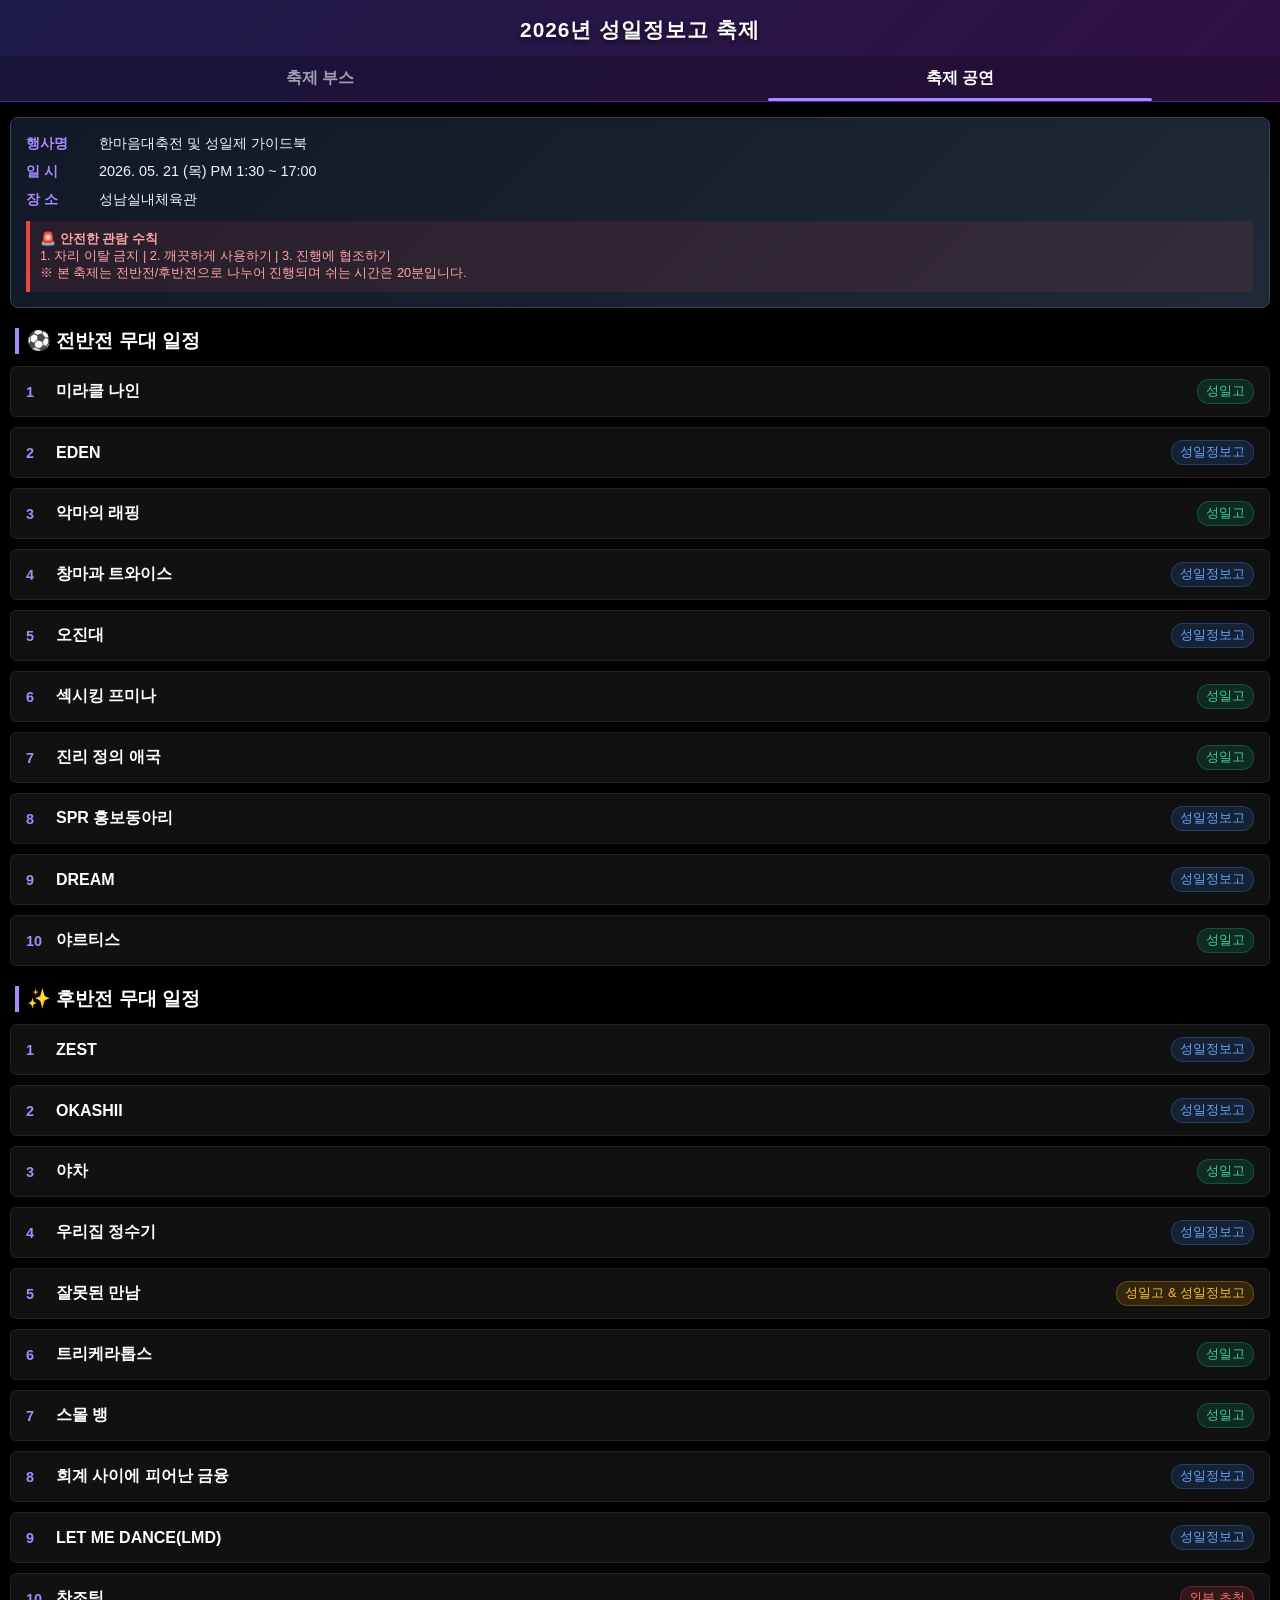
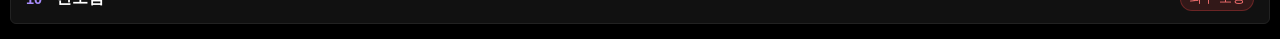
==== commit 1a85902b: "Update index.html" ====
--- a/festival/index.html
+++ b/festival/index.html
@@ -237,12 +237,12 @@
     <header class="mobile-header">
         <h1>2026년 성일정보고 축제</h1>
         <div class="tab-menu">
-            <button class="tab-btn active" onclick="switchTab('booth')">축제 부스</button>
-            <button class="tab-btn" onclick="switchTab('concert')">축제 공연</button>
+            <button class="tab-btn" onclick="switchTab('booth')">축제 부스</button>
+            <button class="tab-btn active" onclick="switchTab('concert')">축제 공연</button>
         </div>
     </header>
 
-    <div id="boothSection" class="content-section active">
+    <div id="boothSection" class="content-section">
         <div class="gallery-container">
             <div class="gallery-item"><img src="posters/1.jpg" alt="부스 1"></div>
             <div class="gallery-item"><img src="posters/2.jpg" alt="부스 2"></div>
@@ -280,7 +280,7 @@
         </div>
     </div>
 
-    <div id="concertSection" class="content-section">
+    <div id="concertSection" class="content-section active">
         <div class="info-card">
             <div class="info-grid">
                 <div class="info-label">행사명</div>
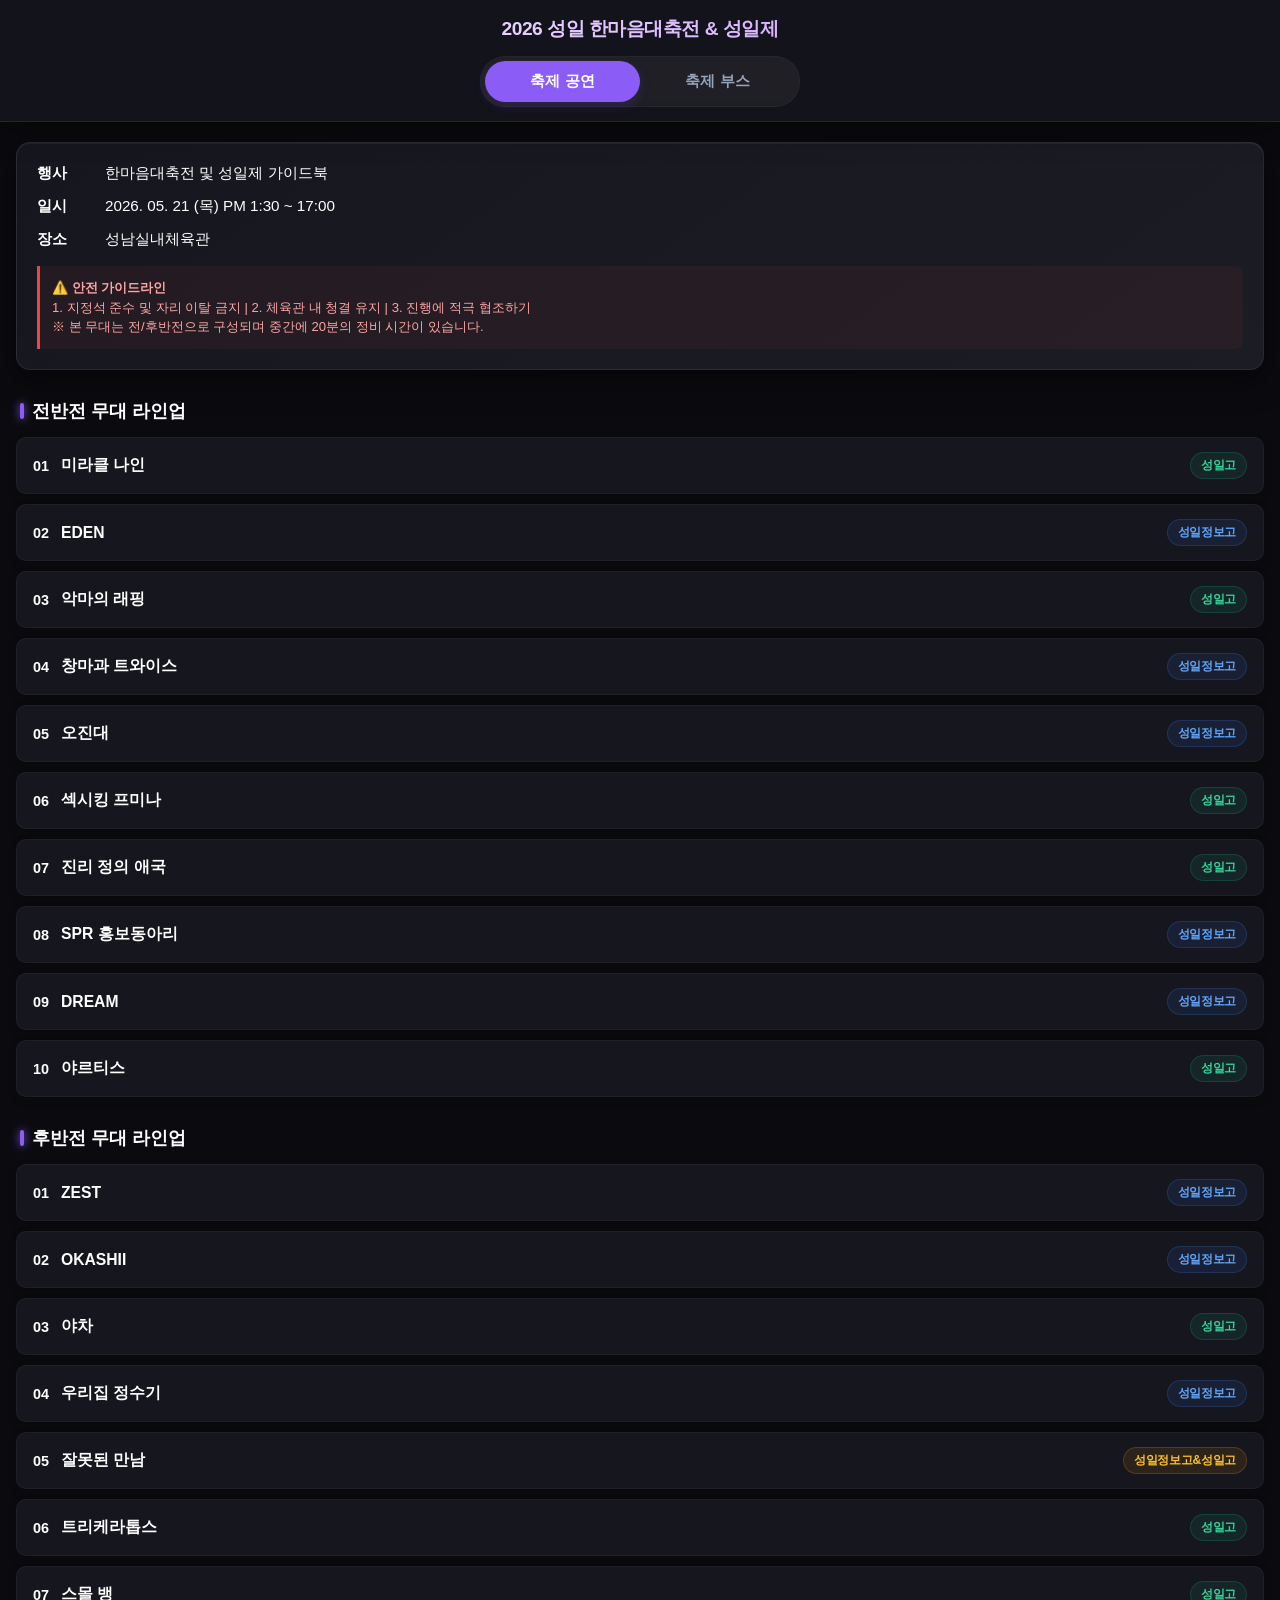
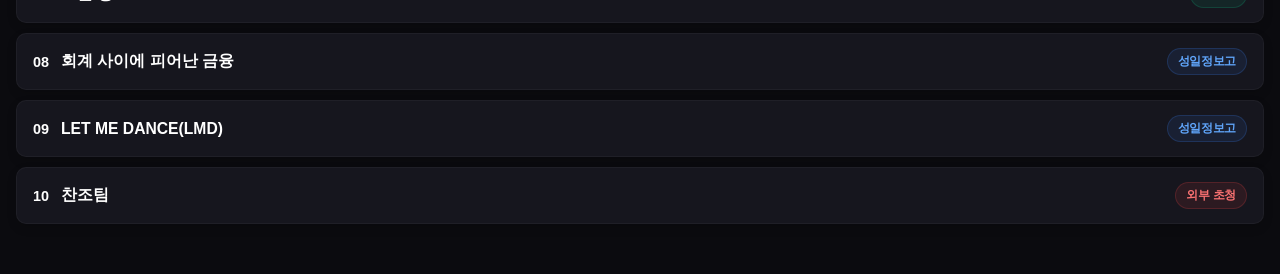
==== commit 6769f099: "Update index.html" ====
--- a/festival/index.html
+++ b/festival/index.html
@@ -3,102 +3,123 @@
 <head>
     <meta charset="UTF-8">
     <meta name="viewport" content="width=device-width, initial-scale=1.0, maximum-scale=1.0, user-scalable=no">
-    <title>2026년 성일 한마음대축전 & 성일제</title>
+    <title>2026 성일 한마음대축전 & 성일제</title>
+    <link rel="stylesheet" as="style" crossorigin href="https://cdn.jsdelivr.net/gh/orioncactus/pretendard@v1.3.9/dist/web/static/pretendard.min.css" />
     <style>
-        /* 기본 초기화 및 스마트폰 뷰 세팅 */
+        :root {
+            --bg-color: #0b0b0f;
+            --card-bg: #16161e;
+            --accent-color: #8b5cf6; /* 트렌디한 네온 퍼플 */
+            --accent-glow: rgba(139, 92, 246, 0.15);
+            --text-main: #ffffff;
+            --text-sub: #94a3b8;
+            --glass-bg: rgba(22, 22, 30, 0.8);
+            --glass-border: rgba(255, 255, 255, 0.08);
+        }
+
         * {
             margin: 0;
             padding: 0;
             box-sizing: border-box;
+            font-family: "Pretendard Variable", Pretendard, sans-serif;
+            -webkit-font-smoothing: antialiased;
         }
 
         body {
-            background-color: #000000;
+            background-color: var(--bg-color);
             width: 100vw;
             min-height: 100vh;
             overflow-x: hidden;
             overflow-y: auto; 
-            font-family: 'Malgun Gothic', sans-serif;
-            color: #ffffff;
-        }
-
-        /* 모바일 최상단 고정 헤더 */
+            color: var(--text-main);
+            padding-bottom: 30px;
+        }
+
+        /* 1. 상단 앱 헤더 (글래스모피즘 블러 효과) */
         .mobile-header {
             position: sticky;
             top: 0;
             left: 0;
             width: 100%;
-            background: linear-gradient(135deg, #1e1b4b, #311042);
-            padding: 16px 0 0 0; /* 탭 메뉴가 아래 붙으므로 하단 패딩 제외 */
+            background: var(--glass-bg);
+            backdrop-filter: blur(12px);
+            -webkit-backdrop-filter: blur(12px);
+            padding: 16px 16px 14px 16px;
             text-align: center;
-            box-shadow: 0 4px 15px rgba(0, 0, 0, 0.6);
+            box-shadow: 0 4px 30px rgba(0, 0, 0, 0.4);
             z-index: 500;
-            border-bottom: 1px solid #4c1d95;
+            border-bottom: 1px solid var(--glass-border);
         }
 
         .mobile-header h1 {
-            color: #ffffff;
-            font-size: 1.3rem;
+            font-size: 1.2rem;
             font-weight: 800;
-            letter-spacing: 1px;
-            text-shadow: 0 2px 4px rgba(0, 0, 0, 0.6);
-            margin-bottom: 12px;
-        }
-
-        /* [핵심] 축제 부스 / 축제 공연 탭 메뉴 스위치 */
-        .tab-menu {
+            letter-spacing: -0.5px;
+            background: linear-gradient(135deg, #ffffff, #c084fc);
+            -webkit-background-clip: text;
+            -webkit-text-fill-color: transparent;
+            margin-bottom: 14px;
+        }
+
+        /* 2. 요즘 스타일 모던 세그먼트형 탭 메뉴 (Pill Style) */
+        .tab-menu-container {
+            background: rgba(255, 255, 255, 0.05);
+            padding: 4px;
+            border-radius: 25px;
             display: flex;
+            position: relative;
             width: 100%;
-            background: rgba(0, 0, 0, 0.2);
+            max-width: 320px;
+            margin: 0 auto;
+            border: 1px solid rgba(255, 255, 255, 0.03);
         }
 
         .tab-btn {
             flex: 1;
-            padding: 12px 0;
+            padding: 10px 0;
             background: transparent;
             border: none;
-            color: rgba(255, 255, 255, 0.6);
-            font-size: 1rem;
+            color: var(--text-sub);
+            font-size: 0.95rem;
+            font-weight: 600;
+            cursor: pointer;
+            border-radius: 21px;
+            z-index: 2;
+            transition: color 0.3s ease;
+            -webkit-tap-highlight-color: transparent;
+        }
+
+        /* 활성화 상태 인디케이터 백그라운드 효과 */
+        .tab-btn.active {
+            color: var(--text-main);
+            background: var(--accent-color);
+            box-shadow: 0 4px 12px var(--accent-glow);
             font-weight: 700;
-            cursor: pointer;
-            transition: all 0.3s ease;
-            position: relative;
-            -webkit-tap-highlight-color: transparent;
-        }
-
-        /* 활성화된 탭 스타일 */
-        .tab-btn.active {
-            color: #ffffff;
-        }
-
-        .tab-btn.active::after {
-            content: '';
-            position: absolute;
-            bottom: 0;
-            left: 20%;
-            width: 60%;
-            height: 3px;
-            background-color: #a78bfa; /* 활성화 바 생성 */
-            border-radius: 2px;
-        }
-
-        /* 콘텐츠 영역 컨테이너 */
+        }
+
+        /* 3. 콘텐츠 구역 공통 및 부드러운 페이드인 애니메이션 */
         .content-section {
-            padding: 15px 10px;
-            display: none; /* 기본적으로 숨김 */
+            padding: 20px 16px;
+            display: none;
+            animation: fadeIn 0.4s ease-out forwards;
         }
 
         .content-section.active {
-            display: block; /* 활성화된 메뉴만 오픈 */
+            display: block;
+        }
+
+        @keyframes fadeIn {
+            from { opacity: 0; transform: translateY(10px); }
+            to { opacity: 1; transform: translateY(0); }
         }
 
         /* -------------------------------------------
-           1. 축제 부스 (기존 사진첩 갤러리 스타일)
+           [디자인 개편] 1. 축제 부스 (사진첩 앱 감성 갤러리)
         ------------------------------------------- */
         .gallery-container {
             display: grid;
             grid-template-columns: repeat(3, 1fr); 
-            gap: 8px; 
+            gap: 10px; /* 여백을 스퀘어하게 조절 */
             width: 100%;
         }
 
@@ -106,86 +127,103 @@
             position: relative;
             width: 100%;
             aspect-ratio: 1 / 1.3; 
-            background-color: #111;
-            border-radius: 4px;
+            background-color: var(--card-bg);
+            border-radius: 8px; /* 요즘 스타일 라운딩 */
             overflow: hidden;
-            box-shadow: 0 2px 6px rgba(0,0,0,0.3);
+            box-shadow: 0 4px 15px rgba(0,0,0,0.3);
             cursor: pointer;
-            transition: transform 0.2s ease;
+            border: 1px solid var(--glass-border);
+            transition: transform 0.2s cubic-bezier(0.2, 0.8, 0.2, 1);
             -webkit-tap-highlight-color: transparent;
         }
 
-        .gallery-item:active { transform: scale(0.95); }
-        .gallery-item img { width: 100%; height: 100%; object-fit: cover; display: block; }
-
-        /* 모달 팝업 */
+        .gallery-item:active { 
+            transform: scale(0.96); 
+        }
+        
+        .gallery-item img { 
+            width: 100%; 
+            height: 100%; 
+            object-fit: cover; 
+            display: block; 
+        }
+
+        /* 대형 확대 팝업 모달 */
         .fullscreen-modal {
             position: fixed;
             top: 0; left: 0; width: 100vw; height: 100vh;
-            background-color: rgba(0, 0, 0, 0.95); 
+            background-color: rgba(5, 5, 8, 0.98); 
             z-index: 1000;
             display: flex;
             justify-content: center;
             align-items: center;
-            padding: 15px;
+            padding: 20px;
             opacity: 0;
             pointer-events: none;
             transition: opacity 0.3s ease;
         }
         .fullscreen-modal.active { opacity: 1; pointer-events: auto; }
-        .fullscreen-modal img { max-width: 100%; max-height: 100%; object-fit: contain; border-radius: 4px; transform: scale(0.9); transition: transform 0.3s cubic-bezier(0.25, 1, 0.5, 1); }
+        .fullscreen-modal img { max-width: 100%; max-height: 100%; object-fit: contain; border-radius: 8px; transform: scale(0.92); transition: transform 0.3s cubic-bezier(0.25, 1, 0.5, 1); }
         .fullscreen-modal.active img { transform: scale(1); }
-        .close-btn { position: absolute; top: 20px; right: 20px; color: #ffffff; font-size: 2rem; font-weight: 300; z-index: 1010; width: 40px; height: 40px; display: flex; justify-content: center; align-items: center; background: rgba(255, 255, 255, 0.1); border-radius: 50%; }
+        .close-btn { position: absolute; top: 24px; right: 24px; color: #ffffff; font-size: 2rem; font-weight: 300; z-index: 1010; width: 44px; height: 44px; display: flex; justify-content: center; align-items: center; background: rgba(255, 255, 255, 0.08); border-radius: 50%; backdrop-filter: blur(5px); }
 
         /* -------------------------------------------
-           2. 축제 공연 (가이드북 정보 & 라인업 타임라인)
+           [디자인 개편] 2. 축제 공연 (앱 피드형 인터페이스)
         ------------------------------------------- */
-        /* 개요 카드 */
+        /* 메인 정보 요약 네온 카드 */
         .info-card {
-            background: linear-gradient(135deg, #111827, #1f2937);
-            border: 1px solid #374151;
-            border-radius: 8px;
-            padding: 15px;
-            margin-bottom: 20px;
-            box-shadow: 0 4px 10px rgba(0,0,0,0.4);
+            background: linear-gradient(145deg, #16161e, #1c1c24);
+            border: 1px solid var(--glass-border);
+            border-radius: 14px;
+            padding: 20px;
+            margin-bottom: 24px;
+            box-shadow: 0 10px 30px rgba(0,0,0,0.5), inset 0 1px 0 rgba(255,255,255,0.05);
         }
 
         .info-grid {
             display: grid;
-            grid-template-columns: 65px 1fr;
-            gap: 8px;
-            font-size: 0.9rem;
-            line-height: 1.4;
-        }
-
-        .info-label { color: #a78bfa; font-weight: bold; }
-        .info-value { color: #f3f4f6; }
-
-        /* 에티켓 안내 박스 */
+            grid-template-columns: 60px 1fr;
+            gap: 12px 8px;
+            font-size: 0.95rem;
+        }
+
+        .info-label { color: var(--sub-accent); font-weight: 700; }
+        .info-value { color: var(--text-main); font-weight: 500; }
+
+        /* 모던 알림장 에티켓 박스 */
         .etiquette-box {
-            background-color: rgba(239, 68, 68, 0.1);
-            border-left: 4px solid #ef4444;
-            padding: 10px;
-            margin-top: 12px;
-            border-radius: 0 4px 4px 0;
-            font-size: 0.8rem;
+            background-color: rgba(239, 68, 68, 0.06);
+            border-left: 3px solid #ef4444;
+            padding: 12px;
+            margin-top: 16px;
+            border-radius: 0 8px 8px 0;
+            font-size: 0.82rem;
             color: #fca5a5;
-        }
-
-        /* 전/후반전 타임라인 섹션 타이틀 */
+            line-height: 1.5;
+        }
+
+        /* 스트리밍 타임라인 스타일 섹션 헤더 */
         .section-title {
-            font-size: 1.2rem;
+            font-size: 1.15rem;
             font-weight: 800;
-            color: #ffffff;
-            margin: 20px 0 12px 5px;
+            color: var(--text-main);
+            margin: 28px 0 14px 4px;
             display: flex;
             align-items: center;
             gap: 8px;
-            border-left: 4px solid #a78bfa;
-            padding-left: 8px;
-        }
-
-        /* 세련된 리스트 카드 목록 */
+        }
+        
+        .section-title::before {
+            content: '';
+            width: 4px;
+            height: 16px;
+            background-color: var(--accent-color);
+            border-radius: 2px;
+            display: inline-block;
+            box-shadow: 0 0 8px var(--accent-color);
+        }
+
+        /* 힙한 공연 피드 리스트 */
         .program-list {
             display: flex;
             flex-direction: column;
@@ -193,54 +231,109 @@
         }
 
         .program-item {
-            background-color: #111111;
-            border: 1px solid #222222;
-            border-radius: 6px;
-            padding: 12px 15px;
+            background-color: var(--card-bg);
+            border: 1px solid rgba(255, 255, 255, 0.04);
+            border-radius: 10px;
+            padding: 14px 16px;
             display: flex;
             align-items: center;
             justify-content: space-between;
-            box-shadow: 0 2px 5px rgba(0,0,0,0.2);
+            box-shadow: 0 4px 10px rgba(0,0,0,0.15);
+            transition: background-color 0.2s ease;
+        }
+
+        .program-item:active {
+            background-color: rgba(255, 255, 255, 0.02);
         }
 
         .program-num {
             font-size: 0.9rem;
             font-weight: 800;
-            color: #a78bfa;
-            width: 25px;
+            color: var(--sub-accent);
+            width: 24px;
         }
 
         .program-name {
             flex: 1;
-            font-size: 1rem;
+            font-size: 0.98rem;
             font-weight: 700;
-            color: #ffffff;
-            padding-left: 5px;
-        }
-
+            color: var(--text-main);
+            padding-left: 4px;
+        }
+
+        /* 라벨 배지 시스템 싹 리뉴얼 */
         .program-school {
-            font-size: 0.8rem;
-            font-weight: 500;
-            padding: 3px 8px;
-            border-radius: 12px;
-        }
-
-        /* 소속 학교 구분을 위한 태그 컬러 세팅 */
-        .school-info { background-color: rgba(59, 130, 246, 0.15); color: #60a5fa; border: 1px solid rgba(59, 130, 246, 0.3); }
-        .school-high { background-color: rgba(16, 185, 129, 0.15); color: #34d399; border: 1px solid rgba(16, 185, 129, 0.3); }
-        .school-both { background-color: rgba(245, 158, 11, 0.15); color: #fbbf24; border: 1px solid rgba(245, 158, 11, 0.3); }
-        .school-out { background-color: rgba(239, 68, 68, 0.15); color: #f87171; border: 1px solid rgba(239, 68, 68, 0.3); }
+            font-size: 0.76rem;
+            font-weight: 600;
+            padding: 4px 10px;
+            border-radius: 20px;
+            letter-spacing: -0.3px;
+        }
+
+        .school-info { background-color: rgba(59, 130, 246, 0.1); color: #60a5fa; border: 1px solid rgba(59, 130, 246, 0.2); }
+        .school-high { background-color: rgba(16, 185, 129, 0.1); color: #34d399; border: 1px solid rgba(16, 185, 129, 0.2); }
+        .school-both { background-color: rgba(245, 158, 11, 0.1); color: #fbbf24; border: 1px solid rgba(245, 158, 11, 0.2); }
+        .school-out { background-color: rgba(239, 68, 68, 0.1); color: #f87171; border: 1px solid rgba(239, 68, 68, 0.2); }
     </style>
 </head>
 <body>
 
     <header class="mobile-header">
-        <h1>2026년 성일정보고 축제</h1>
-        <div class="tab-menu">
-            <button class="tab-btn" onclick="switchTab('booth')">축제 부스</button>
-            <button class="tab-btn active" onclick="switchTab('concert')">축제 공연</button>
+        <h1>2026 성일 한마음대축전 & 성일제</h1>
+        <div class="tab-menu-container">
+            <button class="tab-btn active" id="btn-concert" onclick="switchTab('concert')">축제 공연</button>
+            <button class="tab-btn" id="btn-booth" onclick="switchTab('booth')">축제 부스</button>
         </div>
     </header>
+
+    <div id="concertSection" class="content-section active">
+        <div class="info-card">
+            <div class="info-grid">
+                <div class="info-label">행사</div>
+                <div class="info-value">한마음대축전 및 성일제 가이드북</div>
+                
+                <div class="info-label">일시</div>
+                <div class="info-value">2026. 05. 21 (목) PM 1:30 ~ 17:00</div>
+                
+                <div class="info-label">장소</div>
+                <div class="info-value">성남실내체육관</div>
+            </div>
+            
+            <div class="etiquette-box">
+                ⚠️ <b>안전 가이드라인</b><br>
+                1. 지정석 준수 및 자리 이탈 금지 | 2. 체육관 내 청결 유지 | 3. 진행에 적극 협조하기<br>
+                ※ 본 무대는 전/후반전으로 구성되며 중간에 20분의 정비 시간이 있습니다.
+            </div>
+        </div>
+
+        <h2 class="section-title">전반전 무대 라인업</h2>
+        <div class="program-list">
+            <div class="program-item"><div class="program-num">01</div><div class="program-name">미라클 나인</div><span class="program-school school-high">성일고</span></div>
+            <div class="program-item"><div class="program-num">02</div><div class="program-name">EDEN</div><span class="program-school school-info">성일정보고</span></div>
+            <div class="program-item"><div class="program-num">03</div><div class="program-name">악마의 래핑</div><span class="program-school school-high">성일고</span></div>
+            <div class="program-item"><div class="program-num">04</div><div class="program-name">창마과 트와이스</div><span class="program-school school-info">성일정보고</span></div>
+            <div class="program-item"><div class="program-num">05</div><div class="program-name">오진대</div><span class="program-school school-info">성일정보고</span></div>
+            <div class="program-item"><div class="program-num">06</div><div class="program-name">섹시킹 프미나</div><span class="program-school school-high">성일고</span></div>
+            <div class="program-item"><div class="program-num">07</div><div class="program-name">진리 정의 애국</div><span class="program-school school-high">성일고</span></div>
+            <div class="program-item"><div class="program-num">08</div><div class="program-name">SPR 홍보동아리</div><span class="program-school school-info">성일정보고</span></div>
+            <div class="program-item"><div class="program-num">09</div><div class="program-name">DREAM</div><span class="program-school school-info">성일정보고</span></div>
+            <div class="program-item"><div class="program-num">10</div><div class="program-name">야르티스</div><span class="program-school school-high">성일고</span></div>
+        </div>
+
+        <h2 class="section-title">후반전 무대 라인업</h2>
+        <div class="program-list">
+            <div class="program-item"><div class="program-num">01</div><div class="program-name">ZEST</div><span class="program-school school-info">성일정보고</span></div>
+            <div class="program-item"><div class="program-num">02</div><div class="program-name">OKASHII</div><span class="program-school school-info">성일정보고</span></div>
+            <div class="program-item"><div class="program-num">03</div><div class="program-name">야차</div><span class="program-school school-high">성일고</span></div>
+            <div class="program-item"><div class="program-num">04</div><div class="program-name">우리집 정수기</div><span class="program-school school-info">성일정보고</span></div>
+            <div class="program-item"><div class="program-num">05</div><div class="program-name">잘못된 만남</div><span class="program-school school-both">성일정보고&성일고</span></div>
+            <div class="program-item"><div class="program-num">06</div><div class="program-name">트리케라톱스</div><span class="program-school school-high">성일고</span></div>
+            <div class="program-item"><div class="program-num">07</div><div class="program-name">스몰 뱅</div><span class="program-school school-high">성일고</span></div>
+            <div class="program-item"><div class="program-num">08</div><div class="program-name">회계 사이에 피어난 금융</div><span class="program-school school-info">성일정보고</span></div>
+            <div class="program-item"><div class="program-num">09</div><div class="program-name">LET ME DANCE(LMD)</div><span class="program-school school-info">성일정보고</span></div>
+            <div class="program-item"><div class="program-num">10</div><div class="program-name">찬조팀</div><span class="program-school school-out">외부 초청</span></div>
+        </div>
+    </div>
 
     <div id="boothSection" class="content-section">
         <div class="gallery-container">
@@ -280,84 +373,32 @@
         </div>
     </div>
 
-    <div id="concertSection" class="content-section active">
-        <div class="info-card">
-            <div class="info-grid">
-                <div class="info-label">행사명</div>
-                <div class="info-value">한마음대축전 및 성일제 가이드북</div>
-                
-                <div class="info-label">일 시</div>
-                <div class="info-value">2026. 05. 21 (목) PM 1:30 ~ 17:00</div>
-                
-                <div class="info-label">장 소</div>
-                <div class="info-value">성남실내체육관</div>
-            </div>
-            
-            <div class="etiquette-box">
-                🚨 <b>안전한 관람 수칙</b><br>
-                1. 자리 이탈 금지 | 2. 깨끗하게 사용하기 | 3. 진행에 협조하기<br>
-                ※ 본 축제는 전반전/후반전으로 나누어 진행되며 쉬는 시간은 20분입니다.
-            </div>
-        </div>
-
-        <h2 class="section-title">⚽ 전반전 무대 일정</h2>
-        <div class="program-list">
-            <div class="program-item"><div class="program-num">1</div><div class="program-name">미라클 나인</div><span class="program-school school-high">성일고</span></div>
-            <div class="program-item"><div class="program-num">2</div><div class="program-name">EDEN</div><span class="program-school school-info">성일정보고</span></div>
-            <div class="program-item"><div class="program-num">3</div><div class="program-name">악마의 래핑</div><span class="program-school school-high">성일고</span></div>
-            <div class="program-item"><div class="program-num">4</div><div class="program-name">창마과 트와이스</div><span class="program-school school-info">성일정보고</span></div>
-            <div class="program-item"><div class="program-num">5</div><div class="program-name">오진대</div><span class="program-school school-info">성일정보고</span></div>
-            <div class="program-item"><div class="program-num">6</div><div class="program-name">섹시킹 프미나</div><span class="program-school school-high">성일고</span></div>
-            <div class="program-item"><div class="program-num">7</div><div class="program-name">진리 정의 애국</div><span class="program-school school-high">성일고</span></div>
-            <div class="program-item"><div class="program-num">8</div><div class="program-name">SPR 홍보동아리</div><span class="program-school school-info">성일정보고</span></div>
-            <div class="program-item"><div class="program-num">9</div><div class="program-name">DREAM</div><span class="program-school school-info">성일정보고</span></div>
-            <div class="program-item"><div class="program-num">10</div><div class="program-name">야르티스</div><span class="program-school school-high">성일고</span></div>
-        </div>
-
-        <h2 class="section-title">✨ 후반전 무대 일정</h2>
-        <div class="program-list">
-            <div class="program-item"><div class="program-num">1</div><div class="program-name">ZEST</div><span class="program-school school-info">성일정보고</span></div>
-            <div class="program-item"><div class="program-num">2</div><div class="program-name">OKASHII</div><span class="program-school school-info">성일정보고</span></div>
-            <div class="program-item"><div class="program-num">3</div><div class="program-name">야차</div><span class="program-school school-high">성일고</span></div>
-            <div class="program-item"><div class="program-num">4</div><div class="program-name">우리집 정수기</div><span class="program-school school-info">성일정보고</span></div>
-            <div class="program-item"><div class="program-num">5</div><div class="program-name">잘못된 만남</div><span class="program-school school-both">성일고 & 성일정보고</span></div>
-            <div class="program-item"><div class="program-num">6</div><div class="program-name">트리케라톱스</div><span class="program-school school-high">성일고</span></div>
-            <div class="program-item"><div class="program-num">7</div><div class="program-name">스몰 뱅</div><span class="program-school school-high">성일고</span></div>
-            <div class="program-item"><div class="program-num">8</div><div class="program-name">회계 사이에 피어난 금융</div><span class="program-school school-info">성일정보고</span></div>
-            <div class="program-item"><div class="program-num">9</div><div class="program-name">LET ME DANCE(LMD)</div><span class="program-school school-info">성일정보고</span></div>
-            <div class="program-item"><div class="program-num">10</div><div class="program-name">찬조팀</div><span class="program-school school-out">외부 초청</span></div>
-        </div>
-    </div>
-
     <div class="fullscreen-modal" id="photoModal">
         <div class="close-btn">&times;</div>
-        <img src="" id="modalImg" alt="확대 포스터">
+        <img src="" id="modalImg" alt="확대 이미지">
     </div>
 
     <script>
-        // 1. 부스/공연 탭 메뉴 변환 처리 함수
+        // 1. 세그먼트 스위칭 최적화 함수
         function switchTab(tabName) {
-            // 버튼 상태 초기화 및 활성화
             const buttons = document.querySelectorAll('.tab-btn');
+            const sections = document.querySelectorAll('.content-section');
+            
             buttons.forEach(btn => btn.classList.remove('active'));
-            
-            // 콘텐츠 구역 초기화
-            const sections = document.querySelectorAll('.content-section');
             sections.forEach(sec => sec.classList.remove('active'));
 
             if (tabName === 'booth') {
-                buttons[0].classList.add('active');
-                document.getElementById('boothSection').add('active');
+                document.getElementById('btn-booth').classList.add('active');
                 document.getElementById('boothSection').classList.add('active');
             } else {
-                buttons[1].classList.add('active');
+                document.getElementById('btn-concert').classList.add('active');
                 document.getElementById('concertSection').classList.add('active');
             }
-            // 탭 교체 시 상단으로 스크롤바 이동
-            window.scrollTo({ top: 0, behavior: 'instant' });
-        }
-
-        // 2. 부스 갤러리 이미지 모달 확대 스크립트
+            // 전환할 때 모바일 시점 부드럽게 최상단 복원
+            window.scrollTo({ top: 0, behavior: 'smooth' });
+        }
+
+        // 2. 모달 제어 시스템
         document.addEventListener("DOMContentLoaded", () => {
             const items = document.querySelectorAll(".gallery-item");
             const modal = document.getElementById("photoModal");
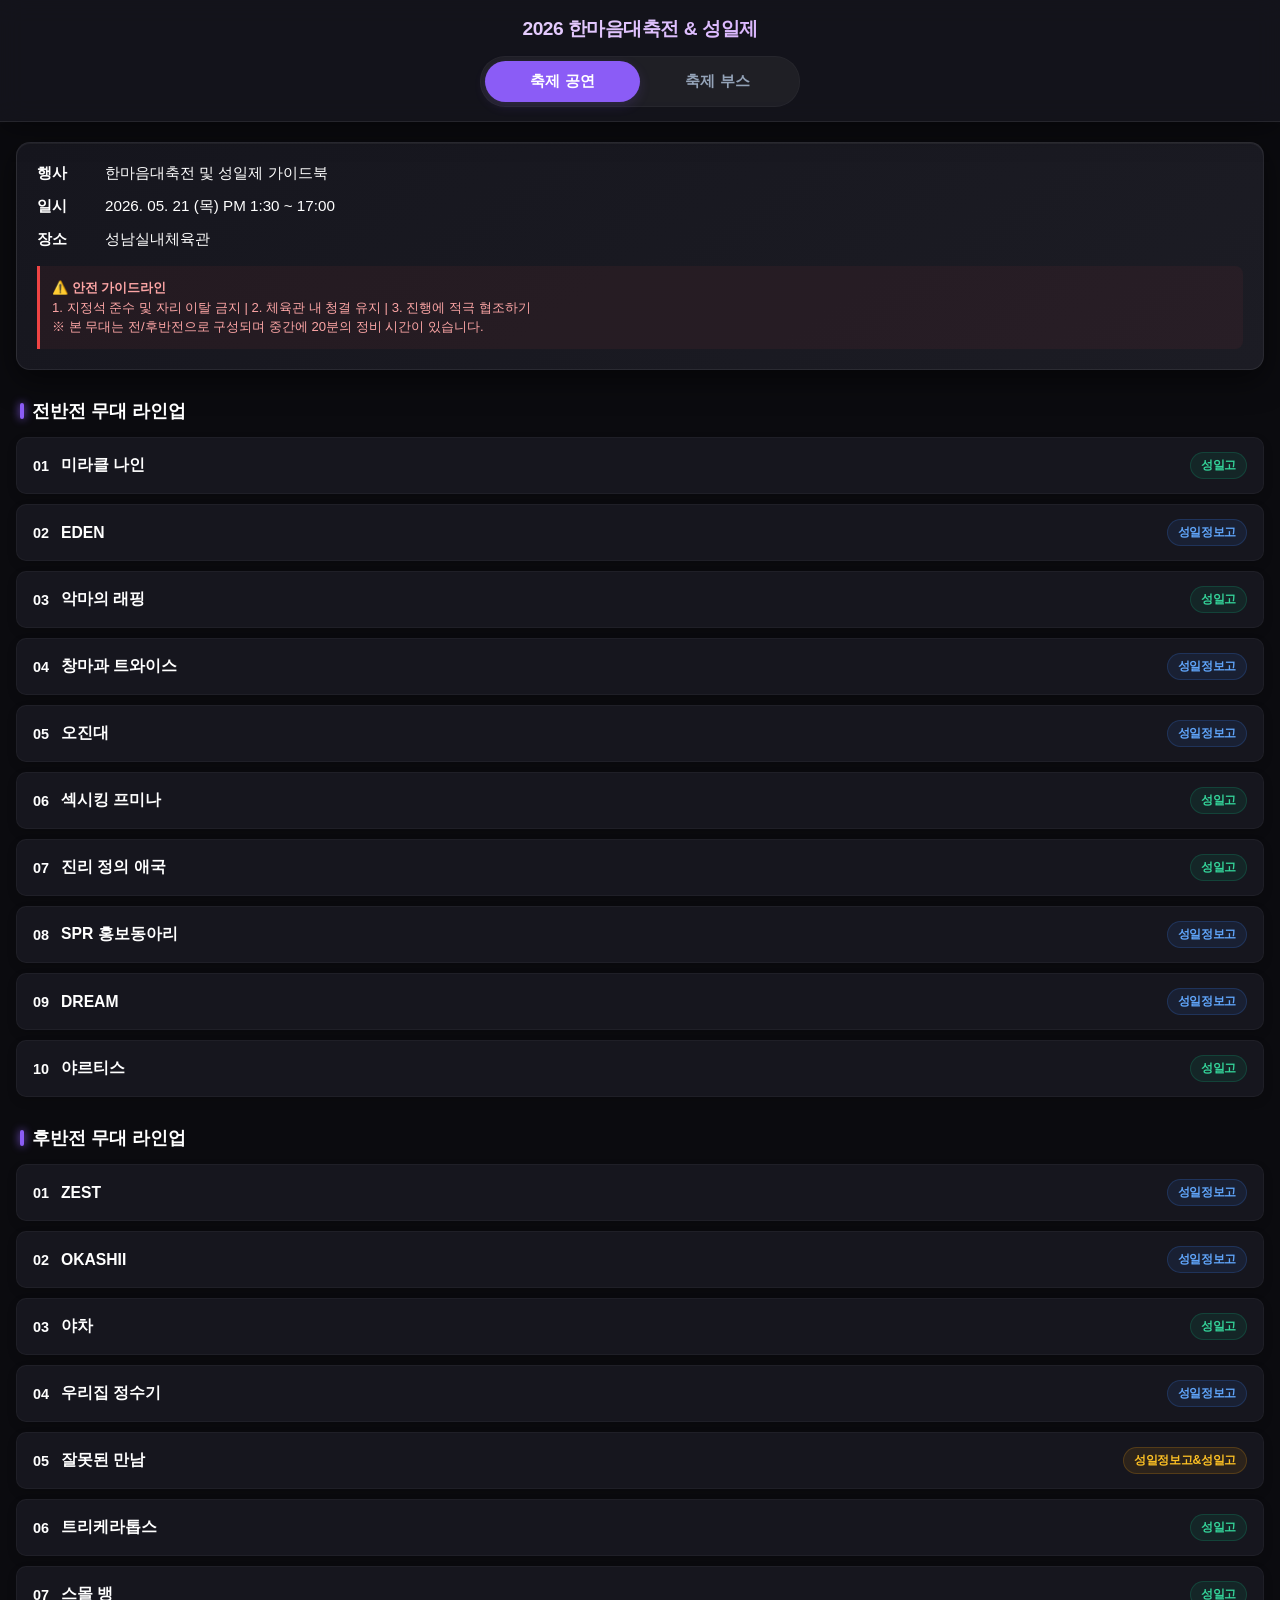
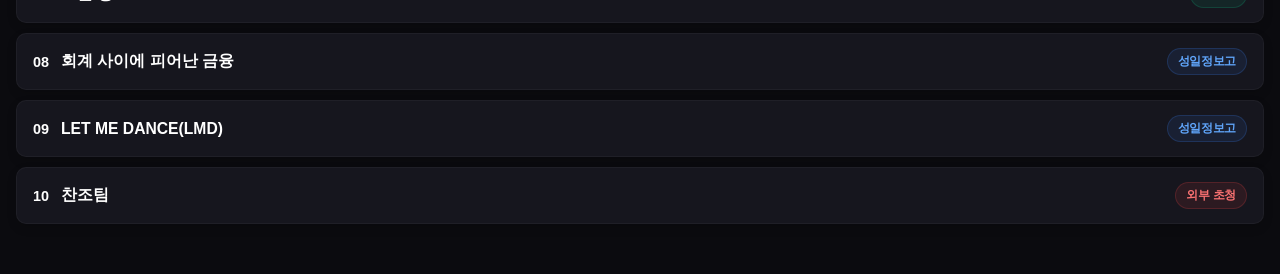
==== commit 67ada6c1: "Update index.html" ====
--- a/festival/index.html
+++ b/festival/index.html
@@ -279,7 +279,7 @@
 <body>
 
     <header class="mobile-header">
-        <h1>2026 성일 한마음대축전 & 성일제</h1>
+        <h1>2026 한마음대축전 & 성일제</h1>
         <div class="tab-menu-container">
             <button class="tab-btn active" id="btn-concert" onclick="switchTab('concert')">축제 공연</button>
             <button class="tab-btn" id="btn-booth" onclick="switchTab('booth')">축제 부스</button>
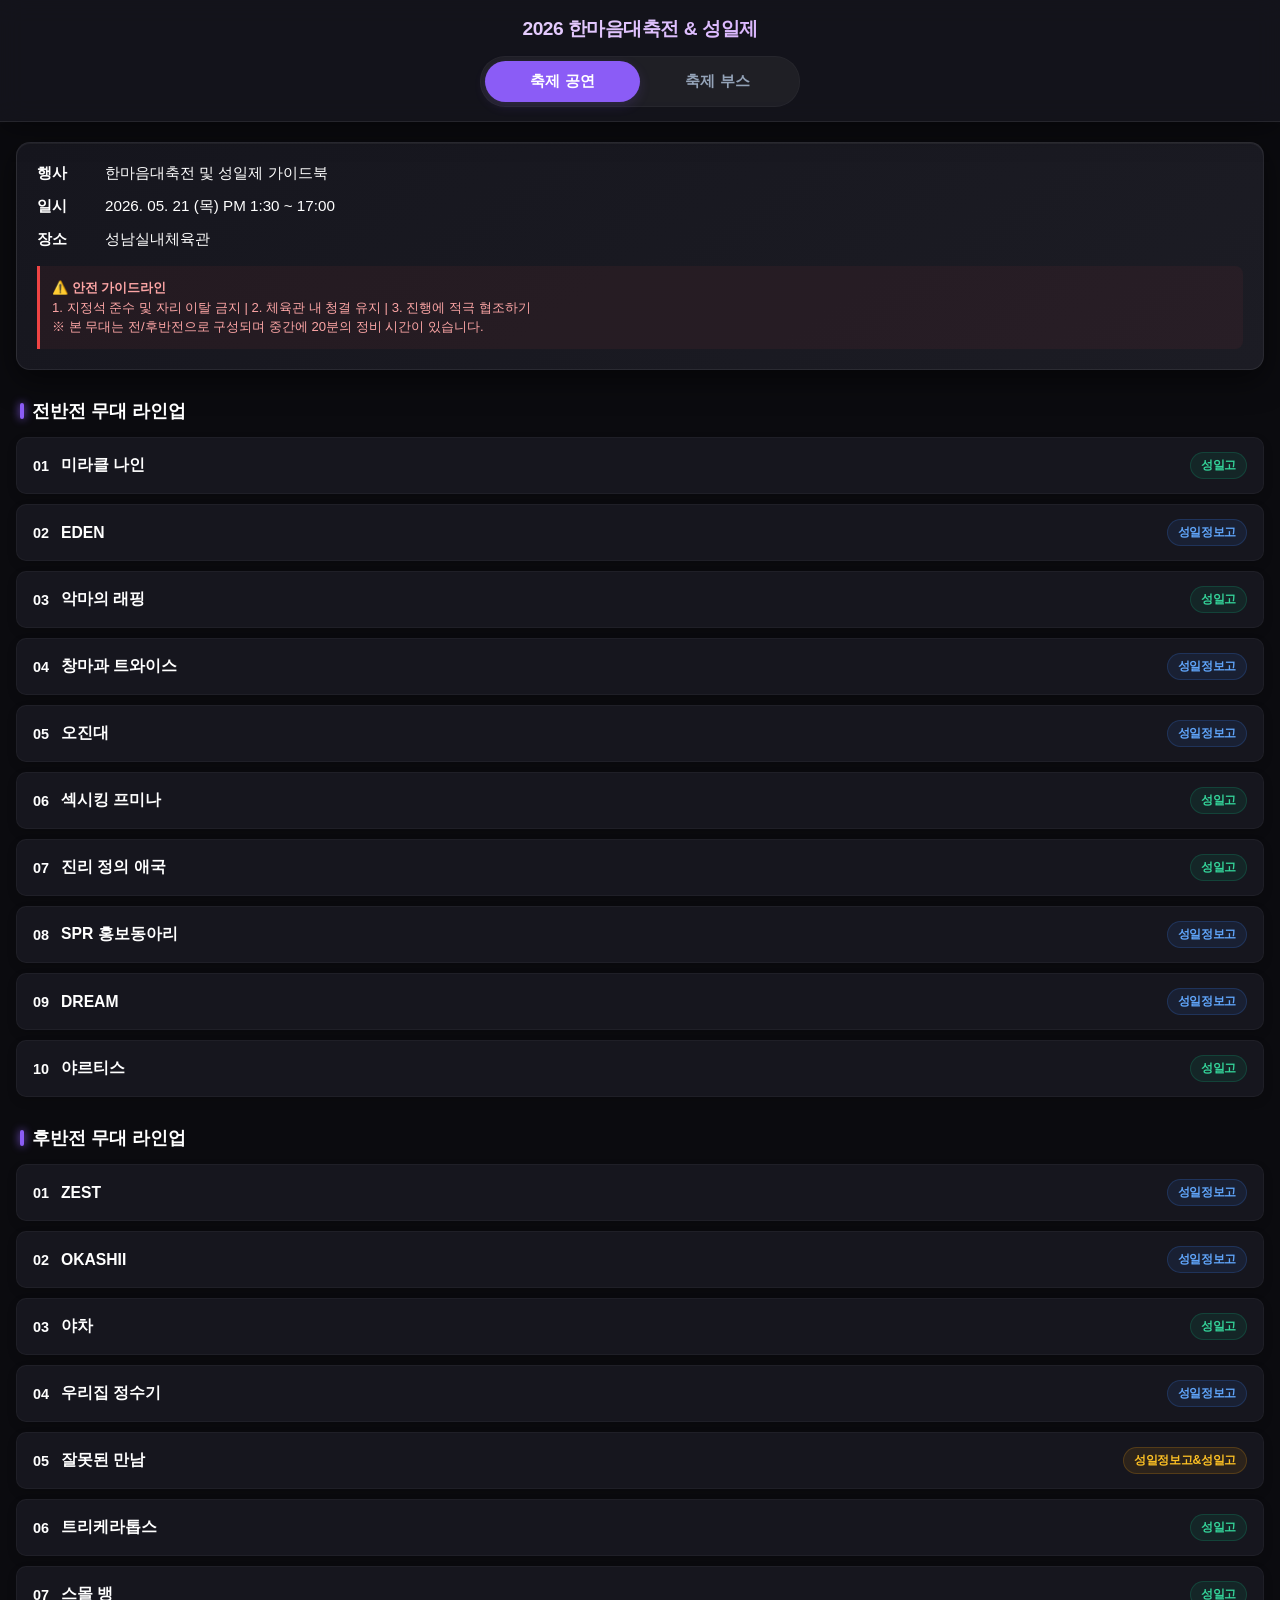
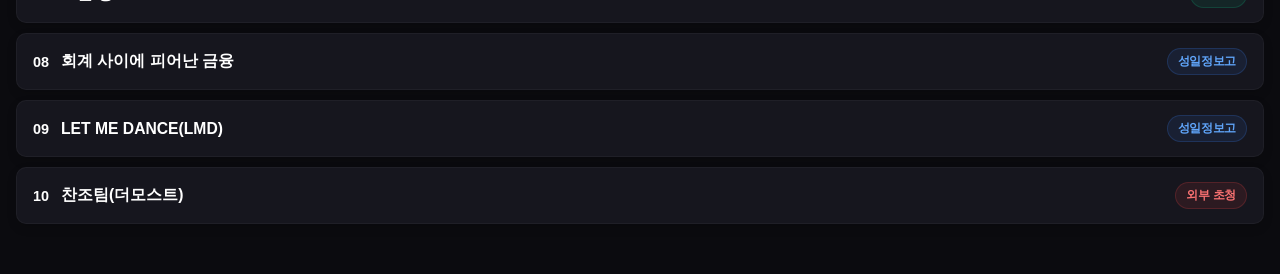
==== commit 4aa8cec6: "Update index.html" ====
--- a/festival/index.html
+++ b/festival/index.html
@@ -331,7 +331,7 @@
             <div class="program-item"><div class="program-num">07</div><div class="program-name">스몰 뱅</div><span class="program-school school-high">성일고</span></div>
             <div class="program-item"><div class="program-num">08</div><div class="program-name">회계 사이에 피어난 금융</div><span class="program-school school-info">성일정보고</span></div>
             <div class="program-item"><div class="program-num">09</div><div class="program-name">LET ME DANCE(LMD)</div><span class="program-school school-info">성일정보고</span></div>
-            <div class="program-item"><div class="program-num">10</div><div class="program-name">찬조팀</div><span class="program-school school-out">외부 초청</span></div>
+            <div class="program-item"><div class="program-num">10</div><div class="program-name">찬조팀(더모스트)</div><span class="program-school school-out">외부 초청</span></div>
         </div>
     </div>
 
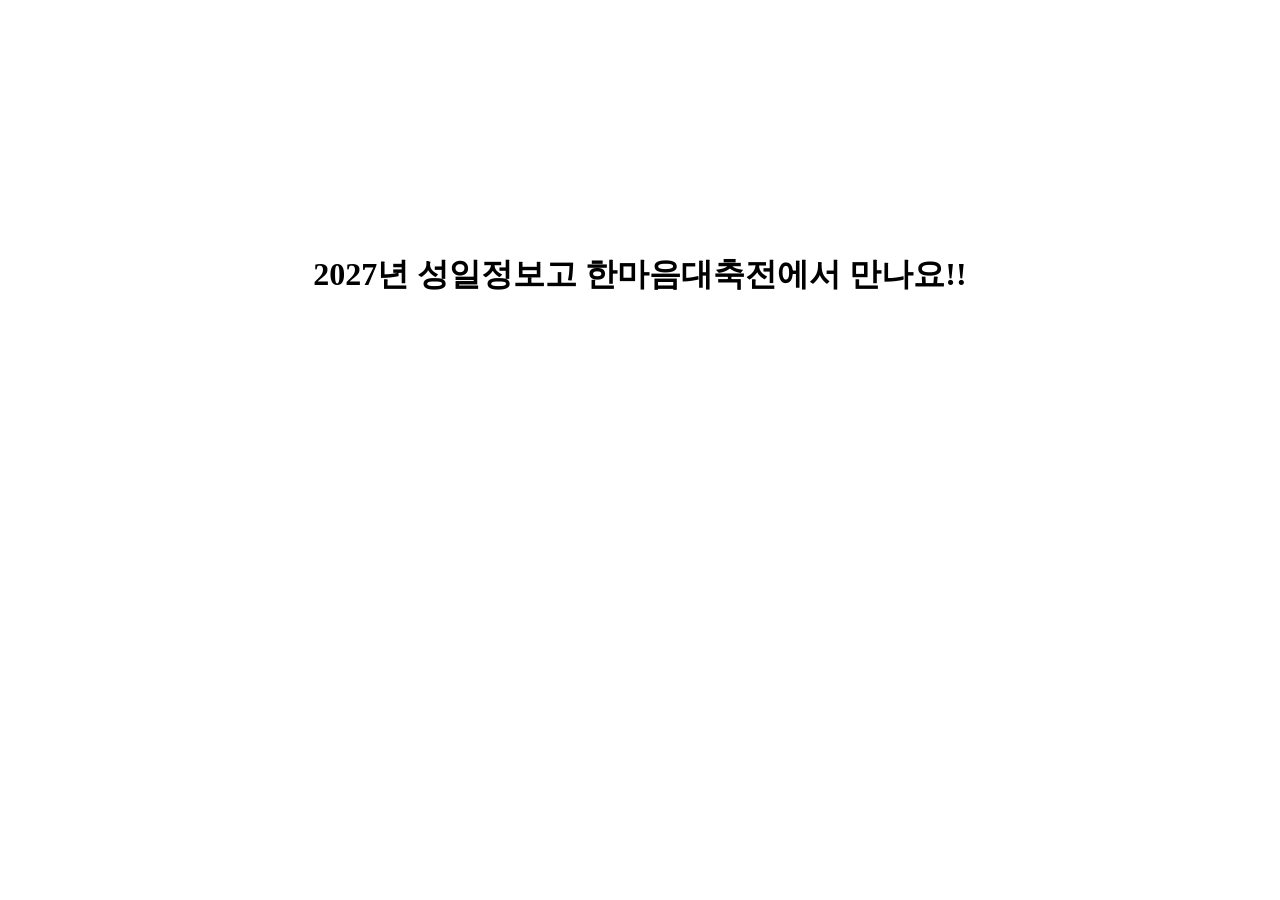
==== commit 5247563e: "Add index.html for event announcement" ====
--- a/festival/index.html
+++ b/festival/index.html
@@ -2,421 +2,9 @@
 <html lang="ko">
 <head>
     <meta charset="UTF-8">
-    <meta name="viewport" content="width=device-width, initial-scale=1.0, maximum-scale=1.0, user-scalable=no">
-    <title>2026 성일 한마음대축전 & 성일제</title>
-    <link rel="stylesheet" as="style" crossorigin href="https://cdn.jsdelivr.net/gh/orioncactus/pretendard@v1.3.9/dist/web/static/pretendard.min.css" />
-    <style>
-        :root {
-            --bg-color: #0b0b0f;
-            --card-bg: #16161e;
-            --accent-color: #8b5cf6; /* 트렌디한 네온 퍼플 */
-            --accent-glow: rgba(139, 92, 246, 0.15);
-            --text-main: #ffffff;
-            --text-sub: #94a3b8;
-            --glass-bg: rgba(22, 22, 30, 0.8);
-            --glass-border: rgba(255, 255, 255, 0.08);
-        }
-
-        * {
-            margin: 0;
-            padding: 0;
-            box-sizing: border-box;
-            font-family: "Pretendard Variable", Pretendard, sans-serif;
-            -webkit-font-smoothing: antialiased;
-        }
-
-        body {
-            background-color: var(--bg-color);
-            width: 100vw;
-            min-height: 100vh;
-            overflow-x: hidden;
-            overflow-y: auto; 
-            color: var(--text-main);
-            padding-bottom: 30px;
-        }
-
-        /* 1. 상단 앱 헤더 (글래스모피즘 블러 효과) */
-        .mobile-header {
-            position: sticky;
-            top: 0;
-            left: 0;
-            width: 100%;
-            background: var(--glass-bg);
-            backdrop-filter: blur(12px);
-            -webkit-backdrop-filter: blur(12px);
-            padding: 16px 16px 14px 16px;
-            text-align: center;
-            box-shadow: 0 4px 30px rgba(0, 0, 0, 0.4);
-            z-index: 500;
-            border-bottom: 1px solid var(--glass-border);
-        }
-
-        .mobile-header h1 {
-            font-size: 1.2rem;
-            font-weight: 800;
-            letter-spacing: -0.5px;
-            background: linear-gradient(135deg, #ffffff, #c084fc);
-            -webkit-background-clip: text;
-            -webkit-text-fill-color: transparent;
-            margin-bottom: 14px;
-        }
-
-        /* 2. 요즘 스타일 모던 세그먼트형 탭 메뉴 (Pill Style) */
-        .tab-menu-container {
-            background: rgba(255, 255, 255, 0.05);
-            padding: 4px;
-            border-radius: 25px;
-            display: flex;
-            position: relative;
-            width: 100%;
-            max-width: 320px;
-            margin: 0 auto;
-            border: 1px solid rgba(255, 255, 255, 0.03);
-        }
-
-        .tab-btn {
-            flex: 1;
-            padding: 10px 0;
-            background: transparent;
-            border: none;
-            color: var(--text-sub);
-            font-size: 0.95rem;
-            font-weight: 600;
-            cursor: pointer;
-            border-radius: 21px;
-            z-index: 2;
-            transition: color 0.3s ease;
-            -webkit-tap-highlight-color: transparent;
-        }
-
-        /* 활성화 상태 인디케이터 백그라운드 효과 */
-        .tab-btn.active {
-            color: var(--text-main);
-            background: var(--accent-color);
-            box-shadow: 0 4px 12px var(--accent-glow);
-            font-weight: 700;
-        }
-
-        /* 3. 콘텐츠 구역 공통 및 부드러운 페이드인 애니메이션 */
-        .content-section {
-            padding: 20px 16px;
-            display: none;
-            animation: fadeIn 0.4s ease-out forwards;
-        }
-
-        .content-section.active {
-            display: block;
-        }
-
-        @keyframes fadeIn {
-            from { opacity: 0; transform: translateY(10px); }
-            to { opacity: 1; transform: translateY(0); }
-        }
-
-        /* -------------------------------------------
-           [디자인 개편] 1. 축제 부스 (사진첩 앱 감성 갤러리)
-        ------------------------------------------- */
-        .gallery-container {
-            display: grid;
-            grid-template-columns: repeat(3, 1fr); 
-            gap: 10px; /* 여백을 스퀘어하게 조절 */
-            width: 100%;
-        }
-
-        .gallery-item {
-            position: relative;
-            width: 100%;
-            aspect-ratio: 1 / 1.3; 
-            background-color: var(--card-bg);
-            border-radius: 8px; /* 요즘 스타일 라운딩 */
-            overflow: hidden;
-            box-shadow: 0 4px 15px rgba(0,0,0,0.3);
-            cursor: pointer;
-            border: 1px solid var(--glass-border);
-            transition: transform 0.2s cubic-bezier(0.2, 0.8, 0.2, 1);
-            -webkit-tap-highlight-color: transparent;
-        }
-
-        .gallery-item:active { 
-            transform: scale(0.96); 
-        }
-        
-        .gallery-item img { 
-            width: 100%; 
-            height: 100%; 
-            object-fit: cover; 
-            display: block; 
-        }
-
-        /* 대형 확대 팝업 모달 */
-        .fullscreen-modal {
-            position: fixed;
-            top: 0; left: 0; width: 100vw; height: 100vh;
-            background-color: rgba(5, 5, 8, 0.98); 
-            z-index: 1000;
-            display: flex;
-            justify-content: center;
-            align-items: center;
-            padding: 20px;
-            opacity: 0;
-            pointer-events: none;
-            transition: opacity 0.3s ease;
-        }
-        .fullscreen-modal.active { opacity: 1; pointer-events: auto; }
-        .fullscreen-modal img { max-width: 100%; max-height: 100%; object-fit: contain; border-radius: 8px; transform: scale(0.92); transition: transform 0.3s cubic-bezier(0.25, 1, 0.5, 1); }
-        .fullscreen-modal.active img { transform: scale(1); }
-        .close-btn { position: absolute; top: 24px; right: 24px; color: #ffffff; font-size: 2rem; font-weight: 300; z-index: 1010; width: 44px; height: 44px; display: flex; justify-content: center; align-items: center; background: rgba(255, 255, 255, 0.08); border-radius: 50%; backdrop-filter: blur(5px); }
-
-        /* -------------------------------------------
-           [디자인 개편] 2. 축제 공연 (앱 피드형 인터페이스)
-        ------------------------------------------- */
-        /* 메인 정보 요약 네온 카드 */
-        .info-card {
-            background: linear-gradient(145deg, #16161e, #1c1c24);
-            border: 1px solid var(--glass-border);
-            border-radius: 14px;
-            padding: 20px;
-            margin-bottom: 24px;
-            box-shadow: 0 10px 30px rgba(0,0,0,0.5), inset 0 1px 0 rgba(255,255,255,0.05);
-        }
-
-        .info-grid {
-            display: grid;
-            grid-template-columns: 60px 1fr;
-            gap: 12px 8px;
-            font-size: 0.95rem;
-        }
-
-        .info-label { color: var(--sub-accent); font-weight: 700; }
-        .info-value { color: var(--text-main); font-weight: 500; }
-
-        /* 모던 알림장 에티켓 박스 */
-        .etiquette-box {
-            background-color: rgba(239, 68, 68, 0.06);
-            border-left: 3px solid #ef4444;
-            padding: 12px;
-            margin-top: 16px;
-            border-radius: 0 8px 8px 0;
-            font-size: 0.82rem;
-            color: #fca5a5;
-            line-height: 1.5;
-        }
-
-        /* 스트리밍 타임라인 스타일 섹션 헤더 */
-        .section-title {
-            font-size: 1.15rem;
-            font-weight: 800;
-            color: var(--text-main);
-            margin: 28px 0 14px 4px;
-            display: flex;
-            align-items: center;
-            gap: 8px;
-        }
-        
-        .section-title::before {
-            content: '';
-            width: 4px;
-            height: 16px;
-            background-color: var(--accent-color);
-            border-radius: 2px;
-            display: inline-block;
-            box-shadow: 0 0 8px var(--accent-color);
-        }
-
-        /* 힙한 공연 피드 리스트 */
-        .program-list {
-            display: flex;
-            flex-direction: column;
-            gap: 10px;
-        }
-
-        .program-item {
-            background-color: var(--card-bg);
-            border: 1px solid rgba(255, 255, 255, 0.04);
-            border-radius: 10px;
-            padding: 14px 16px;
-            display: flex;
-            align-items: center;
-            justify-content: space-between;
-            box-shadow: 0 4px 10px rgba(0,0,0,0.15);
-            transition: background-color 0.2s ease;
-        }
-
-        .program-item:active {
-            background-color: rgba(255, 255, 255, 0.02);
-        }
-
-        .program-num {
-            font-size: 0.9rem;
-            font-weight: 800;
-            color: var(--sub-accent);
-            width: 24px;
-        }
-
-        .program-name {
-            flex: 1;
-            font-size: 0.98rem;
-            font-weight: 700;
-            color: var(--text-main);
-            padding-left: 4px;
-        }
-
-        /* 라벨 배지 시스템 싹 리뉴얼 */
-        .program-school {
-            font-size: 0.76rem;
-            font-weight: 600;
-            padding: 4px 10px;
-            border-radius: 20px;
-            letter-spacing: -0.3px;
-        }
-
-        .school-info { background-color: rgba(59, 130, 246, 0.1); color: #60a5fa; border: 1px solid rgba(59, 130, 246, 0.2); }
-        .school-high { background-color: rgba(16, 185, 129, 0.1); color: #34d399; border: 1px solid rgba(16, 185, 129, 0.2); }
-        .school-both { background-color: rgba(245, 158, 11, 0.1); color: #fbbf24; border: 1px solid rgba(245, 158, 11, 0.2); }
-        .school-out { background-color: rgba(239, 68, 68, 0.1); color: #f87171; border: 1px solid rgba(239, 68, 68, 0.2); }
-    </style>
+    <title>이벤트 종료 안내</title>
 </head>
 <body>
-
-    <header class="mobile-header">
-        <h1>2026 한마음대축전 & 성일제</h1>
-        <div class="tab-menu-container">
-            <button class="tab-btn active" id="btn-concert" onclick="switchTab('concert')">축제 공연</button>
-            <button class="tab-btn" id="btn-booth" onclick="switchTab('booth')">축제 부스</button>
-        </div>
-    </header>
-
-    <div id="concertSection" class="content-section active">
-        <div class="info-card">
-            <div class="info-grid">
-                <div class="info-label">행사</div>
-                <div class="info-value">한마음대축전 및 성일제 가이드북</div>
-                
-                <div class="info-label">일시</div>
-                <div class="info-value">2026. 05. 21 (목) PM 1:30 ~ 17:00</div>
-                
-                <div class="info-label">장소</div>
-                <div class="info-value">성남실내체육관</div>
-            </div>
-            
-            <div class="etiquette-box">
-                ⚠️ <b>안전 가이드라인</b><br>
-                1. 지정석 준수 및 자리 이탈 금지 | 2. 체육관 내 청결 유지 | 3. 진행에 적극 협조하기<br>
-                ※ 본 무대는 전/후반전으로 구성되며 중간에 20분의 정비 시간이 있습니다.
-            </div>
-        </div>
-
-        <h2 class="section-title">전반전 무대 라인업</h2>
-        <div class="program-list">
-            <div class="program-item"><div class="program-num">01</div><div class="program-name">미라클 나인</div><span class="program-school school-high">성일고</span></div>
-            <div class="program-item"><div class="program-num">02</div><div class="program-name">EDEN</div><span class="program-school school-info">성일정보고</span></div>
-            <div class="program-item"><div class="program-num">03</div><div class="program-name">악마의 래핑</div><span class="program-school school-high">성일고</span></div>
-            <div class="program-item"><div class="program-num">04</div><div class="program-name">창마과 트와이스</div><span class="program-school school-info">성일정보고</span></div>
-            <div class="program-item"><div class="program-num">05</div><div class="program-name">오진대</div><span class="program-school school-info">성일정보고</span></div>
-            <div class="program-item"><div class="program-num">06</div><div class="program-name">섹시킹 프미나</div><span class="program-school school-high">성일고</span></div>
-            <div class="program-item"><div class="program-num">07</div><div class="program-name">진리 정의 애국</div><span class="program-school school-high">성일고</span></div>
-            <div class="program-item"><div class="program-num">08</div><div class="program-name">SPR 홍보동아리</div><span class="program-school school-info">성일정보고</span></div>
-            <div class="program-item"><div class="program-num">09</div><div class="program-name">DREAM</div><span class="program-school school-info">성일정보고</span></div>
-            <div class="program-item"><div class="program-num">10</div><div class="program-name">야르티스</div><span class="program-school school-high">성일고</span></div>
-        </div>
-
-        <h2 class="section-title">후반전 무대 라인업</h2>
-        <div class="program-list">
-            <div class="program-item"><div class="program-num">01</div><div class="program-name">ZEST</div><span class="program-school school-info">성일정보고</span></div>
-            <div class="program-item"><div class="program-num">02</div><div class="program-name">OKASHII</div><span class="program-school school-info">성일정보고</span></div>
-            <div class="program-item"><div class="program-num">03</div><div class="program-name">야차</div><span class="program-school school-high">성일고</span></div>
-            <div class="program-item"><div class="program-num">04</div><div class="program-name">우리집 정수기</div><span class="program-school school-info">성일정보고</span></div>
-            <div class="program-item"><div class="program-num">05</div><div class="program-name">잘못된 만남</div><span class="program-school school-both">성일정보고&성일고</span></div>
-            <div class="program-item"><div class="program-num">06</div><div class="program-name">트리케라톱스</div><span class="program-school school-high">성일고</span></div>
-            <div class="program-item"><div class="program-num">07</div><div class="program-name">스몰 뱅</div><span class="program-school school-high">성일고</span></div>
-            <div class="program-item"><div class="program-num">08</div><div class="program-name">회계 사이에 피어난 금융</div><span class="program-school school-info">성일정보고</span></div>
-            <div class="program-item"><div class="program-num">09</div><div class="program-name">LET ME DANCE(LMD)</div><span class="program-school school-info">성일정보고</span></div>
-            <div class="program-item"><div class="program-num">10</div><div class="program-name">찬조팀(더모스트)</div><span class="program-school school-out">외부 초청</span></div>
-        </div>
-    </div>
-
-    <div id="boothSection" class="content-section">
-        <div class="gallery-container">
-            <div class="gallery-item"><img src="posters/1.jpg" alt="부스 1"></div>
-            <div class="gallery-item"><img src="posters/2.jpg" alt="부스 2"></div>
-            <div class="gallery-item"><img src="posters/3.jpg" alt="부스 3"></div>
-            <div class="gallery-item"><img src="posters/4.jpg" alt="부스 4"></div>
-            <div class="gallery-item"><img src="posters/5.jpg" alt="부스 5"></div>
-            <div class="gallery-item"><img src="posters/6.jpg" alt="부스 6"></div>
-            <div class="gallery-item"><img src="posters/7.jpg" alt="부스 7"></div>
-            <div class="gallery-item"><img src="posters/8.jpg" alt="부스 8"></div>
-            <div class="gallery-item"><img src="posters/9.jpg" alt="부스 9"></div>
-            <div class="gallery-item"><img src="posters/10.jpg" alt="부스 10"></div>
-            <div class="gallery-item"><img src="posters/11.png" alt="부스 11"></div>
-            <div class="gallery-item"><img src="posters/12.png" alt="부스 12"></div>
-            <div class="gallery-item"><img src="posters/13.png" alt="부스 13"></div>
-            <div class="gallery-item"><img src="posters/14.png" alt="부스 14"></div>
-            <div class="gallery-item"><img src="posters/15.png" alt="부스 15"></div>
-            <div class="gallery-item"><img src="posters/16.png" alt="부스 16"></div>
-            <div class="gallery-item"><img src="posters/17.png" alt="부스 17"></div>
-            <div class="gallery-item"><img src="posters/18.png" alt="부스 18"></div>
-            <div class="gallery-item"><img src="posters/19.jpg" alt="부스 19"></div>
-            <div class="gallery-item"><img src="posters/20.jpg" alt="부스 20"></div>
-            <div class="gallery-item"><img src="posters/21.png" alt="부스 21"></div>
-            <div class="gallery-item"><img src="posters/22.png" alt="부스 22"></div>
-            <div class="gallery-item"><img src="posters/23.png" alt="부스 23"></div>
-            <div class="gallery-item"><img src="posters/24.png" alt="부스 24"></div>
-            <div class="gallery-item"><img src="posters/25.png" alt="부스 25"></div>
-            <div class="gallery-item"><img src="posters/26.png" alt="부스 26"></div>
-            <div class="gallery-item"><img src="posters/27.png" alt="부스 27"></div>
-            <div class="gallery-item"><img src="posters/28.png" alt="부스 28"></div>
-            <div class="gallery-item"><img src="posters/29.png" alt="부스 29"></div>
-            <div class="gallery-item"><img src="posters/30.png" alt="부스 30"></div>
-            <div class="gallery-item"><img src="posters/31.jpg" alt="부스 31"></div>
-            <div class="gallery-item"><img src="posters/32.png" alt="부스 32"></div>
-            <div class="gallery-item"><img src="posters/33.jpg" alt="부스 33"></div>
-        </div>
-    </div>
-
-    <div class="fullscreen-modal" id="photoModal">
-        <div class="close-btn">&times;</div>
-        <img src="" id="modalImg" alt="확대 이미지">
-    </div>
-
-    <script>
-        // 1. 세그먼트 스위칭 최적화 함수
-        function switchTab(tabName) {
-            const buttons = document.querySelectorAll('.tab-btn');
-            const sections = document.querySelectorAll('.content-section');
-            
-            buttons.forEach(btn => btn.classList.remove('active'));
-            sections.forEach(sec => sec.classList.remove('active'));
-
-            if (tabName === 'booth') {
-                document.getElementById('btn-booth').classList.add('active');
-                document.getElementById('boothSection').classList.add('active');
-            } else {
-                document.getElementById('btn-concert').classList.add('active');
-                document.getElementById('concertSection').classList.add('active');
-            }
-            // 전환할 때 모바일 시점 부드럽게 최상단 복원
-            window.scrollTo({ top: 0, behavior: 'smooth' });
-        }
-
-        // 2. 모달 제어 시스템
-        document.addEventListener("DOMContentLoaded", () => {
-            const items = document.querySelectorAll(".gallery-item");
-            const modal = document.getElementById("photoModal");
-            const modalImg = document.getElementById("modalImg");
-
-            items.forEach(item => {
-                item.addEventListener("click", () => {
-                    const originSrc = item.querySelector("img").getAttribute("src");
-                    modalImg.setAttribute("src", originSrc);
-                    modal.classList.add("active");
-                });
-            });
-
-            modal.addEventListener("click", () => {
-                modal.classList.remove("active");
-                setTimeout(() => { modalImg.setAttribute("src", ""); }, 300);
-            });
-        });
-    </script>
+    <h1 style="text-align: center; margin-top: 20%;">2027년 성일정보고 한마음대축전에서 만나요!!</h1>
 </body>
 </html>
